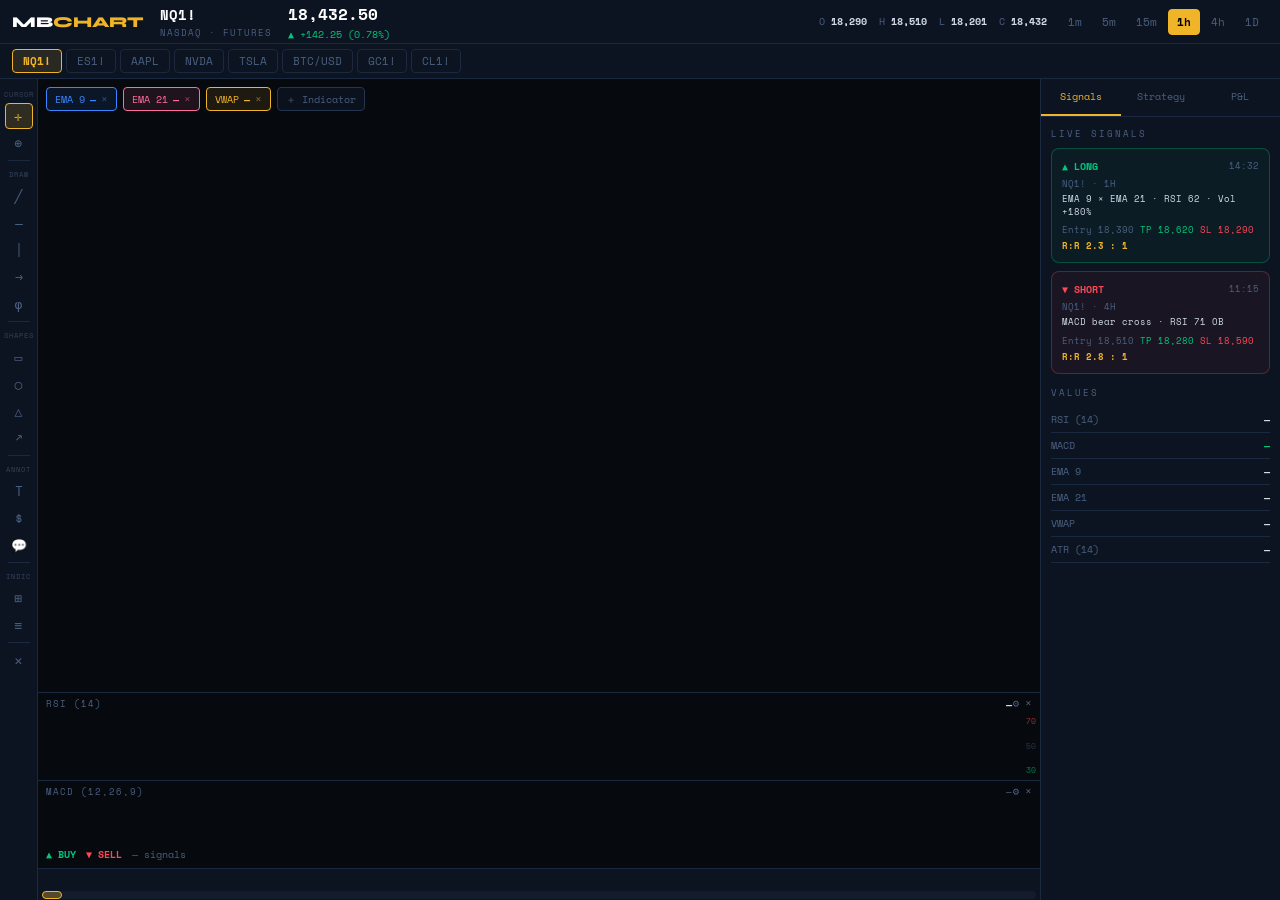
==== chart.html @ 58a7b80b "Update print statement from 'Hello' to 'Goodbye'" ====
<!DOCTYPE html>
<html lang="en">
<head>
<meta charset="UTF-8">
<meta name="viewport" content="width=device-width, initial-scale=1.0">
<title>MONEYBASE — Chart Terminal</title>
<link href="https://fonts.googleapis.com/css2?family=Syne:wght@700;800&family=Space+Mono:wght@400;700&display=swap" rel="stylesheet">
<style>
:root {
  --bg: #060a0f;
  --surface: #0d1421;
  --surface2: #111c2e;
  --border: #1a2840;
  --border2: #243550;
  --gold: #f0b429;
  --green: #00c87a;
  --red: #ff4757;
  --blue: #3a86ff;
  --purple: #8b5cf6;
  --text: #d1dce8;
  --muted: #4a6080;
}
* { margin:0; padding:0; box-sizing:border-box; }
html, body { height:100%; overflow:hidden; }
body { background:var(--bg); color:var(--text); font-family:'Space Mono',monospace; display:flex; flex-direction:column; font-size:12px; }
.up { color:var(--green); }
.down { color:var(--red); }

/* TOP BAR */
.topbar { display:flex; align-items:center; justify-content:space-between; padding:0 12px; height:44px; background:var(--surface); border-bottom:1px solid var(--border); flex-shrink:0; gap:16px; }
.topbar-left { display:flex; align-items:center; gap:16px; }
.topbar-right { display:flex; align-items:center; gap:12px; }
.logo { font-family:'Syne',sans-serif; font-weight:800; font-size:15px; color:#fff; }
.logo span { color:var(--gold); }
.symbol-selector { display:flex; flex-direction:column; gap:1px; }
.symbol-active { font-size:14px; font-weight:700; color:#fff; }
.symbol-exchange { font-size:9px; color:var(--muted); letter-spacing:1px; }
.price-display { display:flex; flex-direction:column; gap:1px; }
.cur-price { font-size:16px; font-weight:700; color:#fff; transition:color 0.3s; }
.cur-change { font-size:10px; }
.ohlc-bar { display:flex; gap:12px; }
.ohlc-item { font-size:10px; color:var(--muted); }
.ohlc-val { color:var(--text); font-weight:700; }
.tf-group { display:flex; gap:2px; }
.tf-btn { padding:4px 8px; background:transparent; border:1px solid transparent; border-radius:4px; color:var(--muted); font-size:11px; font-family:'Space Mono',monospace; cursor:pointer; transition:all 0.15s; }
.tf-btn:hover { color:var(--text); border-color:var(--border2); }
.tf-btn.active { background:var(--gold); color:#000; font-weight:700; border-color:var(--gold); }

/* SYMBOL STRIP */
.symbol-strip { display:flex; gap:4px; padding:5px 12px; background:var(--surface); border-bottom:1px solid var(--border); overflow-x:auto; flex-shrink:0; scrollbar-width:none; }
.symbol-strip::-webkit-scrollbar { display:none; }
.sym-chip { flex-shrink:0; padding:3px 10px; border-radius:4px; border:1px solid var(--border); font-size:11px; color:var(--muted); cursor:pointer; transition:all 0.15s; }
.sym-chip:hover { color:var(--text); border-color:var(--border2); }
.sym-chip.active { background:rgba(240,180,41,0.12); border-color:var(--gold); color:var(--gold); font-weight:700; }

/* MAIN LAYOUT */
.main-layout { display:flex; flex:1; overflow:hidden; min-height:0; }

/* LEFT TOOLBAR */
.left-toolbar { width:38px; background:var(--surface); border-right:1px solid var(--border); display:flex; flex-direction:column; align-items:center; padding:6px 0; gap:1px; flex-shrink:0; overflow-y:auto; scrollbar-width:none; }
.left-toolbar::-webkit-scrollbar { display:none; }
.toolbar-section-label { font-size:7px; letter-spacing:1px; color:var(--muted); text-transform:uppercase; margin:4px 0 2px; opacity:0.6; text-align:center; width:100%; }
.tool-btn { width:28px; height:26px; border-radius:4px; background:transparent; border:1px solid transparent; color:var(--muted); font-size:13px; cursor:pointer; display:flex; align-items:center; justify-content:center; transition:all 0.15s; flex-shrink:0; font-family:'Space Mono',monospace; }
.tool-btn:hover { color:var(--text); background:var(--surface2); }
.tool-btn.active { background:rgba(240,180,41,0.15); border-color:var(--gold); color:var(--gold); }
.tool-btn.danger:hover { color:var(--red); background:rgba(255,71,87,0.1); }
.tool-sep { width:22px; height:1px; background:var(--border); margin:3px 0; }

/* CHART WRAP */
.chart-wrap { flex:1; display:flex; flex-direction:column; position:relative; overflow:hidden; background:var(--bg); min-width:0; }

/* INDICATOR PILLS */
.indicator-pills { position:absolute; top:8px; left:8px; display:flex; gap:6px; z-index:10; flex-wrap:wrap; pointer-events:all; }
.ind-pill { display:flex; align-items:center; gap:5px; padding:3px 8px; border-radius:4px; font-size:10px; border:1px solid; cursor:default; backdrop-filter:blur(4px); }
.ind-pill.ema  { border-color:#3a86ff; color:#3a86ff; background:rgba(58,134,255,0.1); }
.ind-pill.ema2 { border-color:#ff6b9d; color:#ff6b9d; background:rgba(255,107,157,0.1); }
.ind-pill.vwap { border-color:var(--gold); color:var(--gold); background:rgba(240,180,41,0.1); }
.ind-pill.bb   { border-color:#8b5cf6; color:#8b5cf6; background:rgba(139,92,246,0.1); }
.ind-pill.add-ind { border-color:var(--border2); color:var(--muted); cursor:pointer; background:rgba(13,20,33,0.8); }
.ind-pill.add-ind:hover { border-color:var(--gold); color:var(--gold); }
.pill-val { font-weight:700; }
.pill-x { opacity:0.5; cursor:pointer; font-size:11px; }
.pill-x:hover { opacity:1; color:var(--red); }

#mainChart { width:100%; flex:1; display:block; cursor:crosshair; min-height:0; }

/* CROSSHAIR INFO */
.crosshair-info { position:absolute; top:8px; right:8px; background:rgba(13,20,33,0.92); border:1px solid var(--border2); border-radius:6px; padding:5px 10px; font-size:10px; display:flex; gap:10px; backdrop-filter:blur(8px); z-index:10; pointer-events:none; }
.crosshair-info b { color:#fff; }

/* SIGNAL LEGEND */
.signal-legend { position:absolute; bottom:38px; left:8px; display:flex; align-items:center; gap:10px; font-size:10px; z-index:10; pointer-events:none; }
.sig-buy { color:var(--green); font-weight:700; }
.sig-sell { color:var(--red); font-weight:700; }
.sig-count { color:var(--muted); }

/* SUB PANES */
#subPanes { flex-shrink:0; }
.sub-pane { height:88px; border-top:1px solid var(--border); position:relative; background:rgba(6,10,15,0.7); flex-shrink:0; }
.sub-pane-header { position:absolute; top:0; left:0; right:0; height:20px; display:flex; align-items:center; justify-content:space-between; padding:0 8px; z-index:3; }
.sub-pane-label { font-size:9px; color:var(--muted); letter-spacing:1px; }
.sub-pane-controls { display:flex; gap:6px; }
.spc-btn { font-size:11px; color:var(--muted); cursor:pointer; transition:color 0.15s; }
.spc-btn:hover { color:var(--gold); }
.sub-pane canvas { width:100%; height:100%; display:block; }
.rsi-levels { position:absolute; right:4px; top:20px; bottom:0; display:flex; flex-direction:column; justify-content:space-between; padding:2px 0 4px; font-size:8px; pointer-events:none; }
.rsi-ob { color:var(--red); opacity:0.6; }
.rsi-mid { color:var(--muted); opacity:0.5; }
.rsi-os { color:var(--green); opacity:0.6; }
.sub-pane-cur { position:absolute; top:4px; right:28px; font-size:10px; font-weight:700; color:var(--text); }
.macd-vals { position:absolute; top:4px; right:28px; font-size:9px; color:var(--muted); }

/* TIME AXIS */
.time-axis { height:32px; border-top:1px solid var(--border); background:var(--surface); flex-shrink:0; padding:0 4px; display:flex; align-items:center; }
.time-axis-track { width:100%; position:relative; height:100%; display:flex; flex-direction:column; justify-content:center; }
.time-axis-labels { display:flex; justify-content:space-between; padding:0 4px; pointer-events:none; margin-bottom:2px; }
.time-axis-labels span { font-size:9px; color:var(--muted); }
.time-scrubber { position:absolute; bottom:1px; left:0; right:0; height:8px; cursor:pointer; background:rgba(26,40,64,0.4); border-radius:4px; }
.scrubber-handle { position:absolute; height:8px; background:rgba(240,180,41,0.3); border:1px solid var(--gold); border-radius:4px; cursor:grab; min-width:20px; }
.scrubber-handle:hover { background:rgba(240,180,41,0.5); }
.scrubber-handle:active { cursor:grabbing; }

/* RIGHT PANEL */
.right-panel { width:240px; background:var(--surface); border-left:1px solid var(--border); display:flex; flex-direction:column; flex-shrink:0; overflow:hidden; }
.rp-tabs { display:flex; border-bottom:1px solid var(--border); flex-shrink:0; }
.rp-tab { flex:1; padding:10px 4px; background:transparent; border:none; color:var(--muted); font-size:10px; font-family:'Space Mono',monospace; cursor:pointer; transition:all 0.15s; border-bottom:2px solid transparent; }
.rp-tab:hover { color:var(--text); }
.rp-tab.active { color:var(--gold); border-bottom-color:var(--gold); }
.rp-content { display:none; flex:1; overflow-y:auto; padding:10px; scrollbar-width:thin; scrollbar-color:var(--border) transparent; }
.rp-content.active { display:block; }
.rp-section-title { font-size:9px; letter-spacing:2px; color:var(--muted); text-transform:uppercase; margin-bottom:8px; }

/* SIGNAL CARDS */
.signal-card { border-radius:8px; padding:10px; margin-bottom:8px; border:1px solid; }
.signal-card.buy { border-color:rgba(0,200,122,0.3); background:rgba(0,200,122,0.05); }
.signal-card.sell { border-color:rgba(255,71,87,0.3); background:rgba(255,71,87,0.05); }
.sc-top { display:flex; justify-content:space-between; margin-bottom:3px; }
.sc-dir { font-size:10px; font-weight:700; }
.buy-label { color:var(--green); }
.sell-label { color:var(--red); }
.sc-time { font-size:9px; color:var(--muted); }
.sc-sym { font-size:9px; color:var(--muted); margin-bottom:3px; }
.sc-reason { font-size:9px; color:var(--text); line-height:1.4; margin-bottom:5px; }
.sc-levels { display:flex; gap:6px; flex-wrap:wrap; margin-bottom:3px; font-size:9px; }
.sc-entry { color:var(--muted); }
.sc-rr { font-size:9px; color:var(--gold); font-weight:700; }
.ind-value-row { display:flex; justify-content:space-between; padding:5px 0; border-bottom:1px solid var(--border); font-size:10px; }
.ivr-name { color:var(--muted); }
.ivr-val { font-weight:700; }

/* STRATEGY */
.strat-row { margin-bottom:9px; }
.strat-label { display:block; font-size:9px; color:var(--muted); letter-spacing:1px; text-transform:uppercase; margin-bottom:3px; }
.strat-select, .strat-input { width:100%; background:var(--bg); border:1px solid var(--border2); border-radius:4px; color:var(--text); font-size:10px; font-family:'Space Mono',monospace; padding:5px 7px; outline:none; }
.strat-select:focus, .strat-input:focus { border-color:var(--gold); }
.two-col { display:grid; grid-template-columns:1fr 1fr; gap:8px; }
.bt-run-btn { width:100%; padding:9px; background:var(--gold); color:#000; border:none; border-radius:6px; font-family:'Syne',sans-serif; font-size:12px; font-weight:800; cursor:pointer; margin-top:4px; }
.bt-run-btn:hover { opacity:0.85; }
.bt-results { margin-top:10px; }
.bt-stat-grid { display:grid; grid-template-columns:1fr 1fr 1fr; gap:5px; }
.bt-stat { background:var(--bg); border:1px solid var(--border); border-radius:5px; padding:7px 5px; text-align:center; }
.bt-stat-val { font-size:13px; font-weight:700; margin-bottom:2px; }
.bt-stat-label { font-size:8px; color:var(--muted); }

/* P&L */
#equityChart { width:100%; display:block; }
.trade-log { max-height:180px; overflow-y:auto; margin-bottom:8px; }
.tl-row { display:flex; align-items:center; gap:6px; padding:4px 0; border-bottom:1px solid var(--border); font-size:10px; }
.tl-row.win { border-left:2px solid var(--green); padding-left:5px; }
.tl-row.loss { border-left:2px solid var(--red); padding-left:5px; }
.tl-sym { color:var(--text); font-weight:700; flex:1; }
.tl-dir { color:var(--muted); font-size:9px; }
.tl-pnl { font-weight:700; }
.tl-pct { font-size:9px; }
.pnl-summary { display:grid; grid-template-columns:1fr 1fr; gap:5px; }
.pnl-sum-item { background:var(--bg); border:1px solid var(--border); border-radius:5px; padding:7px; }
.pnl-sum-label { font-size:8px; color:var(--muted); margin-bottom:2px; }
.pnl-sum-val { font-size:13px; font-weight:700; }

/* MODALS */
.modal-overlay { position:fixed; inset:0; background:rgba(0,0,0,0.75); display:none; align-items:center; justify-content:center; z-index:999; }
.modal-overlay.open { display:flex; }
.modal-box { background:var(--surface); border:1px solid var(--border2); border-radius:12px; padding:18px; width:300px; }
.modal-title { font-family:'Syne',sans-serif; font-size:14px; font-weight:700; margin-bottom:12px; color:#fff; }
.modal-search { width:100%; background:var(--bg); border:1px solid var(--border2); border-radius:6px; color:var(--text); font-family:'Space Mono',monospace; font-size:11px; padding:7px 10px; outline:none; margin-bottom:10px; }
.modal-search:focus { border-color:var(--gold); }
.modal-grid { display:grid; grid-template-columns:1fr 1fr; gap:6px; margin-bottom:12px; }
.modal-ind { padding:9px 8px; background:var(--bg); border:1px solid var(--border2); border-radius:6px; font-size:11px; cursor:pointer; text-align:center; transition:all 0.15s; }
.modal-ind:hover { border-color:var(--gold); color:var(--gold); background:rgba(240,180,41,0.08); }
.modal-ind.hidden { display:none; }
.modal-close { width:100%; padding:8px; background:var(--border); border:none; border-radius:6px; color:var(--text); font-family:'Space Mono',monospace; font-size:11px; cursor:pointer; }
.modal-close:hover { background:var(--border2); }

/* TOAST */
.toast { position:fixed; bottom:20px; left:50%; transform:translateX(-50%) translateY(60px); background:var(--gold); color:#000; padding:8px 18px; border-radius:20px; font-size:11px; font-weight:700; z-index:9999; transition:transform 0.3s; white-space:nowrap; font-family:'Syne',sans-serif; pointer-events:none; }
.toast.show { transform:translateX(-50%) translateY(0); }

::-webkit-scrollbar { width:4px; height:4px; }
::-webkit-scrollbar-track { background:transparent; }
::-webkit-scrollbar-thumb { background:var(--border); border-radius:2px; }
</style>
</head>
<body>

<!-- TOP BAR -->
<div class="topbar">
  <div class="topbar-left">
    <div class="logo">MB<span>CHART</span></div>
    <div class="symbol-selector">
      <span class="symbol-active" id="active-symbol">NQ1!</span>
      <span class="symbol-exchange" id="active-exchange">NASDAQ · FUTURES</span>
    </div>
    <div class="price-display">
      <span class="cur-price" id="cur-price">18,432.50</span>
      <span class="cur-change up" id="cur-change">▲ +142.25 (0.78%)</span>
    </div>
  </div>
  <div class="topbar-right">
    <div class="ohlc-bar">
      <span class="ohlc-item">O <span class="ohlc-val" id="ohlc-o">18,290</span></span>
      <span class="ohlc-item">H <span class="ohlc-val up" id="ohlc-h">18,510</span></span>
      <span class="ohlc-item">L <span class="ohlc-val down" id="ohlc-l">18,201</span></span>
      <span class="ohlc-item">C <span class="ohlc-val up" id="ohlc-c">18,432</span></span>
    </div>
    <div class="tf-group">
      <button class="tf-btn" onclick="setTF(this,'1m')">1m</button>
      <button class="tf-btn" onclick="setTF(this,'5m')">5m</button>
      <button class="tf-btn" onclick="setTF(this,'15m')">15m</button>
      <button class="tf-btn active" onclick="setTF(this,'1h')">1h</button>
      <button class="tf-btn" onclick="setTF(this,'4h')">4h</button>
      <button class="tf-btn" onclick="setTF(this,'1D')">1D</button>
    </div>
  </div>
</div>

<!-- SYMBOL STRIP -->
<div class="symbol-strip">
  <div class="sym-chip active" onclick="switchSymbol(this,'NQ1!','NASDAQ · FUTURES',18432.50,0.78)">NQ1!</div>
  <div class="sym-chip" onclick="switchSymbol(this,'ES1!','S&P · FUTURES',5421.25,0.82)">ES1!</div>
  <div class="sym-chip" onclick="switchSymbol(this,'AAPL','NASDAQ · STOCK',189.42,1.14)">AAPL</div>
  <div class="sym-chip" onclick="switchSymbol(this,'NVDA','NASDAQ · STOCK',875.40,2.31)">NVDA</div>
  <div class="sym-chip" onclick="switchSymbol(this,'TSLA','NASDAQ · STOCK',248.10,-0.94)">TSLA</div>
  <div class="sym-chip" onclick="switchSymbol(this,'BTC/USD','CRYPTO',62840.00,3.12)">BTC/USD</div>
  <div class="sym-chip" onclick="switchSymbol(this,'GC1!','COMEX · FUTURES',2089.40,0.44)">GC1!</div>
  <div class="sym-chip" onclick="switchSymbol(this,'CL1!','NYMEX · FUTURES',78.42,-1.14)">CL1!</div>
</div>

<!-- MAIN LAYOUT -->
<div class="main-layout">

  <!-- LEFT TOOLBAR -->
  <div class="left-toolbar">
    <div class="toolbar-section-label">CURSOR</div>
    <button class="tool-btn active" title="Cursor" onclick="setTool(this,'cursor')">✛</button>
    <button class="tool-btn" title="Crosshair" onclick="setTool(this,'crosshair')">⊕</button>
    <div class="tool-sep"></div>
    <div class="toolbar-section-label">DRAW</div>
    <button class="tool-btn" title="Trend Line" onclick="setTool(this,'trendline')">╱</button>
    <button class="tool-btn" title="Horizontal Line" onclick="setTool(this,'hline')">—</button>
    <button class="tool-btn" title="Vertical Line" onclick="setTool(this,'vline')">|</button>
    <button class="tool-btn" title="Ray" onclick="setTool(this,'ray')">→</button>
    <button class="tool-btn" title="Fib Retracement" onclick="setTool(this,'fib')">φ</button>
    <div class="tool-sep"></div>
    <div class="toolbar-section-label">SHAPES</div>
    <button class="tool-btn" title="Rectangle" onclick="setTool(this,'rect')">▭</button>
    <button class="tool-btn" title="Circle" onclick="setTool(this,'circle')">○</button>
    <button class="tool-btn" title="Triangle" onclick="setTool(this,'triangle')">△</button>
    <button class="tool-btn" title="Arrow" onclick="setTool(this,'arrow')">↗</button>
    <div class="tool-sep"></div>
    <div class="toolbar-section-label">ANNOT</div>
    <button class="tool-btn" title="Text" onclick="setTool(this,'text')">T</button>
    <button class="tool-btn" title="Price Label" onclick="setTool(this,'pricelabel')">$</button>
    <button class="tool-btn" title="Callout" onclick="setTool(this,'callout')">💬</button>
    <div class="tool-sep"></div>
    <div class="toolbar-section-label">INDIC</div>
    <button class="tool-btn" title="Add Indicator" onclick="showIndicatorMenu()">⊞</button>
    <button class="tool-btn" title="Manage" onclick="showIndicatorMenu()">≡</button>
    <div class="tool-sep"></div>
    <button class="tool-btn danger" title="Clear All" onclick="clearDrawings()">✕</button>
  </div>

  <!-- CHART AREA -->
  <div class="chart-wrap" id="chartWrap">
    <div class="indicator-pills" id="indicatorPills">
      <span class="ind-pill ema" id="pill-ema9">EMA 9 <span class="pill-val" id="pv-ema9">—</span> <span class="pill-x" onclick="removeIndicator('ema9')">×</span></span>
      <span class="ind-pill ema2" id="pill-ema21">EMA 21 <span class="pill-val" id="pv-ema21">—</span> <span class="pill-x" onclick="removeIndicator('ema21')">×</span></span>
      <span class="ind-pill vwap" id="pill-vwap">VWAP <span class="pill-val" id="pv-vwap">—</span> <span class="pill-x" onclick="removeIndicator('vwap')">×</span></span>
      <span class="ind-pill add-ind" onclick="showIndicatorMenu()">＋ Indicator</span>
    </div>
    <canvas id="mainChart"></canvas>
    <div class="crosshair-info" id="crosshairInfo" style="display:none">
      <span id="ci-date">—</span>
      <span>O <b id="ci-o">—</b></span>
      <span>H <b id="ci-h">—</b></span>
      <span>L <b id="ci-l">—</b></span>
      <span>C <b id="ci-c">—</b></span>
      <span id="ci-chg" class="up">—</span>
    </div>
    <div class="signal-legend">
      <span class="sig-buy">▲ BUY</span>
      <span class="sig-sell">▼ SELL</span>
      <span class="sig-count" id="sig-count">— signals</span>
    </div>
    <div id="subPanes">
      <div class="sub-pane" id="pane-rsi" data-indicator="rsi">
        <div class="sub-pane-header">
          <span class="sub-pane-label">RSI (14)</span>
          <div class="sub-pane-controls">
            <span class="spc-btn" onclick="changePaneIndicator('pane-rsi')">⚙</span>
            <span class="spc-btn" onclick="removePaneIndicator('pane-rsi')">×</span>
          </div>
        </div>
        <canvas id="rsiChart"></canvas>
        <div class="rsi-levels"><span class="rsi-ob">70</span><span class="rsi-mid">50</span><span class="rsi-os">30</span></div>
        <div class="sub-pane-cur" id="rsi-cur">—</div>
      </div>
      <div class="sub-pane" id="pane-macd" data-indicator="macd">
        <div class="sub-pane-header">
          <span class="sub-pane-label">MACD (12,26,9)</span>
          <div class="sub-pane-controls">
            <span class="spc-btn" onclick="changePaneIndicator('pane-macd')">⚙</span>
            <span class="spc-btn" onclick="removePaneIndicator('pane-macd')">×</span>
          </div>
        </div>
        <canvas id="macdChart"></canvas>
        <div class="macd-vals" id="macd-vals">—</div>
      </div>
    </div>
    <div class="time-axis" id="timeAxis">
      <div class="time-axis-track">
        <div class="time-axis-labels" id="timeLabels"></div>
        <div class="time-scrubber" id="timeScrubber">
          <div class="scrubber-handle" id="scrubberHandle"></div>
        </div>
      </div>
    </div>
  </div>

  <!-- RIGHT PANEL -->
  <div class="right-panel">
    <div class="rp-tabs">
      <button class="rp-tab active" onclick="rpTab(this,'signals')">Signals</button>
      <button class="rp-tab" onclick="rpTab(this,'strategy')">Strategy</button>
      <button class="rp-tab" onclick="rpTab(this,'pnl')">P&amp;L</button>
    </div>
    <div class="rp-content active" id="rp-signals">
      <div class="rp-section-title">LIVE SIGNALS</div>
      <div class="signal-card buy">
        <div class="sc-top"><span class="sc-dir buy-label">▲ LONG</span><span class="sc-time">14:32</span></div>
        <div class="sc-sym">NQ1! · 1H</div>
        <div class="sc-reason">EMA 9 × EMA 21 · RSI 62 · Vol +180%</div>
        <div class="sc-levels"><span class="sc-entry">Entry 18,390</span><span class="sc-tp up">TP 18,620</span><span class="sc-sl down">SL 18,290</span></div>
        <div class="sc-rr">R:R 2.3 : 1</div>
      </div>
      <div class="signal-card sell">
        <div class="sc-top"><span class="sc-dir sell-label">▼ SHORT</span><span class="sc-time">11:15</span></div>
        <div class="sc-sym">NQ1! · 4H</div>
        <div class="sc-reason">MACD bear cross · RSI 71 OB</div>
        <div class="sc-levels"><span class="sc-entry">Entry 18,510</span><span class="sc-tp up">TP 18,280</span><span class="sc-sl down">SL 18,590</span></div>
        <div class="sc-rr">R:R 2.8 : 1</div>
      </div>
      <div class="rp-section-title" style="margin-top:12px">VALUES</div>
      <div class="ind-value-row"><span class="ivr-name">RSI (14)</span><span class="ivr-val" id="live-rsi">—</span></div>
      <div class="ind-value-row"><span class="ivr-name">MACD</span><span class="ivr-val up" id="live-macd">—</span></div>
      <div class="ind-value-row"><span class="ivr-name">EMA 9</span><span class="ivr-val" id="live-ema9">—</span></div>
      <div class="ind-value-row"><span class="ivr-name">EMA 21</span><span class="ivr-val" id="live-ema21">—</span></div>
      <div class="ind-value-row"><span class="ivr-name">VWAP</span><span class="ivr-val" id="live-vwap">—</span></div>
      <div class="ind-value-row"><span class="ivr-name">ATR (14)</span><span class="ivr-val" id="live-atr">—</span></div>
    </div>
    <div class="rp-content" id="rp-strategy">
      <div class="rp-section-title">STRATEGY BUILDER</div>
      <div class="strat-row"><label class="strat-label">Entry</label><select class="strat-select"><option>EMA 9 crosses above EMA 21</option><option>RSI crosses above 30</option><option>MACD bullish crossover</option><option>Price reclaims VWAP</option></select></div>
      <div class="strat-row"><label class="strat-label">Exit</label><select class="strat-select"><option>EMA 9 crosses below EMA 21</option><option>RSI above 70</option><option>MACD bearish crossover</option><option>Fixed R:R 2:1</option></select></div>
      <div class="strat-row two-col"><div><label class="strat-label">Stop Loss</label><input class="strat-input" value="0.5%"></div><div><label class="strat-label">Take Profit</label><input class="strat-input" value="1.2%"></div></div>
      <div class="strat-row two-col"><div><label class="strat-label">Timeframe</label><select class="strat-select"><option>1H</option><option>4H</option><option>1D</option></select></div><div><label class="strat-label">Lookback</label><select class="strat-select"><option>30 days</option><option>90 days</option><option>1 year</option></select></div></div>
      <button class="bt-run-btn" onclick="runBacktest()">▶ RUN BACKTEST</button>
      <div class="bt-results" id="bt-results" style="display:none">
        <div class="bt-stat-grid">
          <div class="bt-stat"><div class="bt-stat-val up" id="bt-winrate">—</div><div class="bt-stat-label">Win Rate</div></div>
          <div class="bt-stat"><div class="bt-stat-val up" id="bt-pf">—</div><div class="bt-stat-label">Profit Factor</div></div>
          <div class="bt-stat"><div class="bt-stat-val up" id="bt-trades">—</div><div class="bt-stat-label">Trades</div></div>
          <div class="bt-stat"><div class="bt-stat-val up" id="bt-return">—</div><div class="bt-stat-label">Net Return</div></div>
          <div class="bt-stat"><div class="bt-stat-val down" id="bt-dd">—</div><div class="bt-stat-label">Max DD</div></div>
          <div class="bt-stat"><div class="bt-stat-val up" id="bt-sharpe">—</div><div class="bt-stat-label">Sharpe</div></div>
        </div>
      </div>
    </div>
    <div class="rp-content" id="rp-pnl">
      <div class="rp-section-title">EQUITY CURVE</div>
      <canvas id="equityChart" height="130"></canvas>
      <div class="rp-section-title" style="margin-top:12px">TRADE LOG</div>
      <div class="trade-log">
        <div class="tl-row win"><span class="tl-sym">NQ1!</span><span class="tl-dir">LONG</span><span class="tl-pnl up">+$312</span><span class="tl-pct up">+1.7%</span></div>
        <div class="tl-row win"><span class="tl-sym">NQ1!</span><span class="tl-dir">SHORT</span><span class="tl-pnl up">+$228</span><span class="tl-pct up">+1.2%</span></div>
        <div class="tl-row loss"><span class="tl-sym">NQ1!</span><span class="tl-dir">LONG</span><span class="tl-pnl down">-$94</span><span class="tl-pct down">-0.5%</span></div>
        <div class="tl-row win"><span class="tl-sym">NQ1!</span><span class="tl-dir">LONG</span><span class="tl-pnl up">+$540</span><span class="tl-pct up">+2.9%</span></div>
        <div class="tl-row win"><span class="tl-sym">NQ1!</span><span class="tl-dir">SHORT</span><span class="tl-pnl up">+$186</span><span class="tl-pct up">+1.0%</span></div>
        <div class="tl-row loss"><span class="tl-sym">NQ1!</span><span class="tl-dir">SHORT</span><span class="tl-pnl down">-$156</span><span class="tl-pct down">-0.8%</span></div>
        <div class="tl-row win"><span class="tl-sym">NQ1!</span><span class="tl-dir">LONG</span><span class="tl-pnl up">+$408</span><span class="tl-pct up">+2.2%</span></div>
      </div>
      <div class="pnl-summary">
        <div class="pnl-sum-item"><div class="pnl-sum-label">Total P&L</div><div class="pnl-sum-val up">+$1,688</div></div>
        <div class="pnl-sum-item"><div class="pnl-sum-label">Win Rate</div><div class="pnl-sum-val up">74.3%</div></div>
        <div class="pnl-sum-item"><div class="pnl-sum-label">Avg Win</div><div class="pnl-sum-val up">+$328</div></div>
        <div class="pnl-sum-item"><div class="pnl-sum-label">Avg Loss</div><div class="pnl-sum-val down">-$125</div></div>
      </div>
    </div>
  </div>
</div>

<!-- INDICATOR MODAL -->
<div class="modal-overlay" id="indModal" onclick="hideIndicatorMenu()">
  <div class="modal-box" onclick="event.stopPropagation()">
    <div class="modal-title">Add Indicator</div>
    <input class="modal-search" type="text" placeholder="Search..." oninput="filterIndicators(this.value)">
    <div class="modal-grid" id="indicatorGrid">
      <div class="modal-ind" data-name="RSI" onclick="addIndicator('rsi')">RSI</div>
      <div class="modal-ind" data-name="MACD" onclick="addIndicator('macd')">MACD</div>
      <div class="modal-ind" data-name="EMA" onclick="addIndicator('ema')">EMA</div>
      <div class="modal-ind" data-name="VWAP" onclick="addIndicator('vwap')">VWAP</div>
      <div class="modal-ind" data-name="Bollinger Bands" onclick="addIndicator('bb')">Bollinger Bands</div>
      <div class="modal-ind" data-name="ATR" onclick="addIndicator('atr')">ATR</div>
      <div class="modal-ind" data-name="Stochastic" onclick="addIndicator('stoch')">Stochastic</div>
      <div class="modal-ind" data-name="OBV" onclick="addIndicator('obv')">OBV</div>
      <div class="modal-ind" data-name="Williams %R" onclick="addIndicator('willr')">Williams %R</div>
      <div class="modal-ind" data-name="CCI" onclick="addIndicator('cci')">CCI</div>
      <div class="modal-ind" data-name="Volume" onclick="addIndicator('volume')">Volume</div>
      <div class="modal-ind" data-name="VWMA" onclick="addIndicator('vwma')">VWMA</div>
    </div>
    <button class="modal-close" onclick="hideIndicatorMenu()">Close</button>
  </div>
</div>

<!-- PANE CHANGE MODAL -->
<div class="modal-overlay" id="paneModal" onclick="hidePaneModal()">
  <div class="modal-box" onclick="event.stopPropagation()">
    <div class="modal-title">Change Pane Indicator</div>
    <div class="modal-grid">
      <div class="modal-ind" onclick="setPaneIndicator('rsi')">RSI</div>
      <div class="modal-ind" onclick="setPaneIndicator('macd')">MACD</div>
      <div class="modal-ind" onclick="setPaneIndicator('stoch')">Stochastic</div>
      <div class="modal-ind" onclick="setPaneIndicator('cci')">CCI</div>
      <div class="modal-ind" onclick="setPaneIndicator('atr')">ATR</div>
      <div class="modal-ind" onclick="setPaneIndicator('obv')">OBV</div>
      <div class="modal-ind" onclick="setPaneIndicator('willr')">Williams %R</div>
      <div class="modal-ind" onclick="setPaneIndicator('volume')">Volume</div>
    </div>
    <button class="modal-close" onclick="hidePaneModal()">Cancel</button>
  </div>
</div>

<div class="toast" id="toast"></div>

<script>
// ═══════════════════════════════════════════
//  DATA
// ═══════════════════════════════════════════
function generateCandles(n=300,base=18000,vol=80){
  const out=[];let p=base;const now=Date.now(),ms=3600000;
  for(let i=n;i>=0;i--){
    const o=p+(Math.random()-.5)*vol*.4;
    const c=o+(Math.random()-.5)*vol;
    const h=Math.max(o,c)+Math.random()*vol*.5;
    const l=Math.min(o,c)-Math.random()*vol*.5;
    out.push({t:new Date(now-i*ms),o:+o.toFixed(2),h:+h.toFixed(2),l:+l.toFixed(2),c:+c.toFixed(2),v:+(1000+Math.random()*5000).toFixed(0)});
    p=c;
  }
  return out;
}
function calcEMA(a,p){const k=2/(p+1),o=[a[0]];for(let i=1;i<a.length;i++)o.push(a[i]*k+o[i-1]*(1-k));return o;}
function calcRSI(a,p=14){const o=new Array(p).fill(null);let g=0,l=0;for(let i=1;i<=p;i++){const d=a[i]-a[i-1];d>0?g+=d:l-=d;}let ag=g/p,al=l/p;o.push(100-100/(1+ag/(al||1e-9)));for(let i=p+1;i<a.length;i++){const d=a[i]-a[i-1];ag=(ag*(p-1)+Math.max(d,0))/p;al=(al*(p-1)+Math.max(-d,0))/p;o.push(100-100/(1+ag/(al||1e-9)));}return o;}
function calcMACD(a,f=12,s=26,sig=9){const ef=calcEMA(a,f),es=calcEMA(a,s);const ml=ef.map((v,i)=>v-es[i]);const sl=calcEMA(ml.slice(s-1),sig);const hist=a.map((_,i)=>{const si=i-(s-1);return si>=0&&si<sl.length?ml[i]-sl[si]:null;});return{ml,sl,hist};}
function calcVWAP(cs){let cv=0,cV=0;return cs.map(c=>{const tp=(c.h+c.l+c.c)/3;cv+=tp*c.v;cV+=c.v;return cv/cV;});}
function calcATR(cs,p=14){const tr=cs.map((c,i)=>i===0?c.h-c.l:Math.max(c.h-c.l,Math.abs(c.h-cs[i-1].c),Math.abs(c.l-cs[i-1].c)));return calcEMA(tr,p);}
function calcBB(a,p=20,m=2){return a.map((_,i)=>{if(i<p)return null;const sl=a.slice(i-p+1,i+1);const mn=sl.reduce((x,y)=>x+y,0)/p;const sd=Math.sqrt(sl.reduce((x,y)=>x+(y-mn)**2,0)/p);return{mid:mn,upper:mn+m*sd,lower:mn-m*sd};});}
function calcStoch(cs,k=14,d=3){const kL=cs.map((_,i)=>{if(i<k)return null;const sl=cs.slice(i-k+1,i+1);const hi=Math.max(...sl.map(c=>c.h)),lo=Math.min(...sl.map(c=>c.l));return((cs[i].c-lo)/(hi-lo))*100;});const dL=kL.map((_,i)=>{const sl=kL.slice(Math.max(0,i-d+1),i+1).filter(v=>v!==null);return sl.length===d?sl.reduce((a,b)=>a+b,0)/d:null;});return{kL,dL};}
function calcCCI(cs,p=20){return cs.map((_,i)=>{if(i<p)return null;const sl=cs.slice(i-p+1,i+1);const tps=sl.map(c=>(c.h+c.l+c.c)/3);const mn=tps.reduce((a,b)=>a+b,0)/p;const md=tps.reduce((a,b)=>a+Math.abs(b-mn),0)/p;return(tps[tps.length-1]-mn)/(0.015*md);});}
function calcOBV(cs){let o=0;return cs.map((c,i)=>{if(i>0)o+=c.c>cs[i-1].c?c.v:c.c<cs[i-1].c?-c.v:0;return o;});}
function calcWillR(cs,p=14){return cs.map((_,i)=>{if(i<p)return null;const sl=cs.slice(i-p+1,i+1);const hi=Math.max(...sl.map(c=>c.h)),lo=Math.min(...sl.map(c=>c.l));return((hi-cs[i].c)/(hi-lo))*-100;});}
function calcSignals(cs,e9,e21){const out=[];for(let i=1;i<cs.length;i++){if(e9[i-1]<=e21[i-1]&&e9[i]>e21[i])out.push({i,type:'buy',price:cs[i].l});if(e9[i-1]>=e21[i-1]&&e9[i]<e21[i])out.push({i,type:'sell',price:cs[i].h});}return out;}

// ═══════════════════════════════════════════
//  STATE
// ═══════════════════════════════════════════
const TOTAL=300;
let candles,closes,ema9,ema21,vwap,rsiData,macdData,atrData,bbData,stochData,signals;
let visibleStart=240,visibleCount=60;
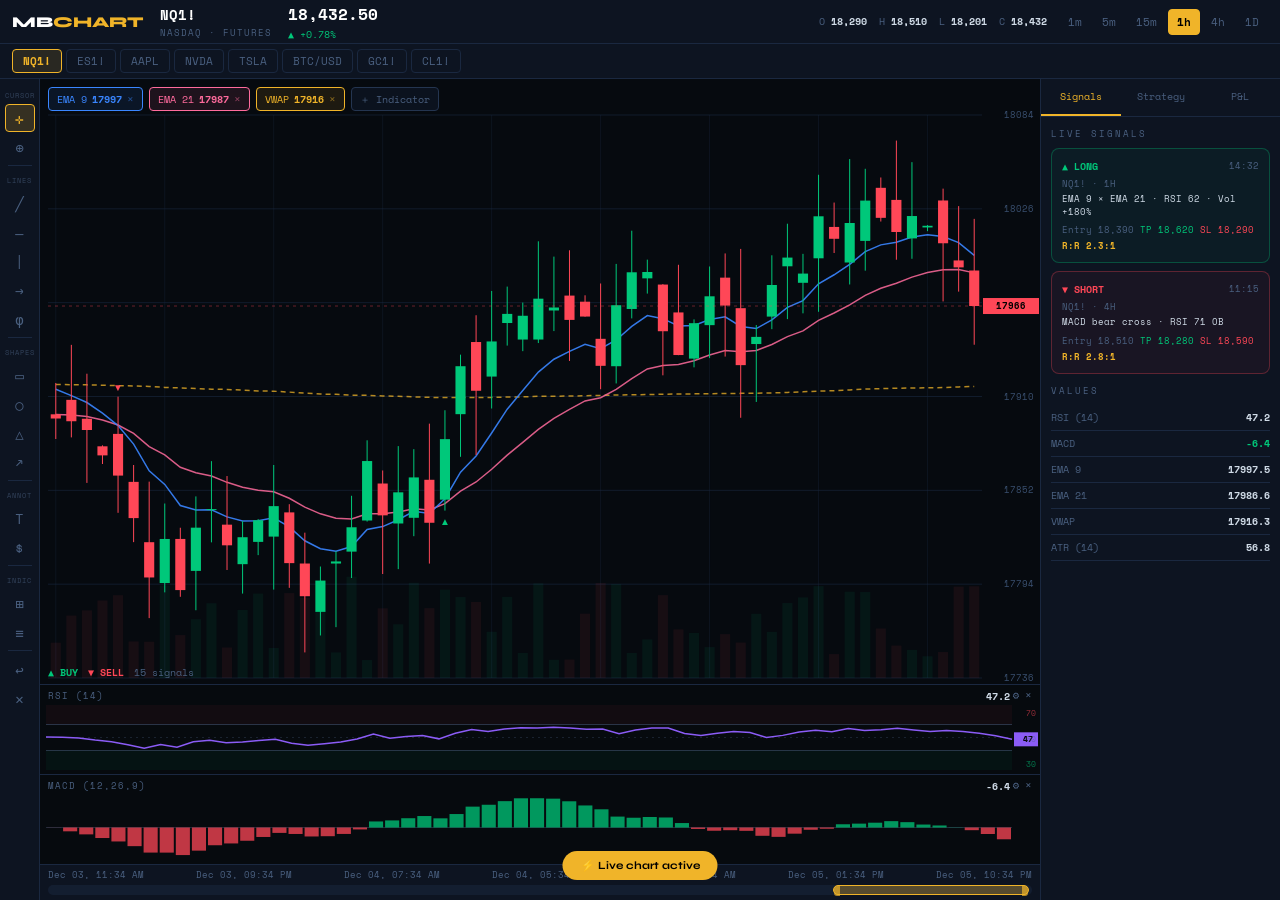
==== commit d6bd6607: "update chart" ====
--- a/chart.html
+++ b/chart.html
@@ -6,198 +6,181 @@
 <title>MONEYBASE — Chart Terminal</title>
 <link href="https://fonts.googleapis.com/css2?family=Syne:wght@700;800&family=Space+Mono:wght@400;700&display=swap" rel="stylesheet">
 <style>
-:root {
-  --bg: #060a0f;
-  --surface: #0d1421;
-  --surface2: #111c2e;
-  --border: #1a2840;
-  --border2: #243550;
-  --gold: #f0b429;
-  --green: #00c87a;
-  --red: #ff4757;
-  --blue: #3a86ff;
-  --purple: #8b5cf6;
-  --text: #d1dce8;
-  --muted: #4a6080;
-}
-* { margin:0; padding:0; box-sizing:border-box; }
-html, body { height:100%; overflow:hidden; }
-body { background:var(--bg); color:var(--text); font-family:'Space Mono',monospace; display:flex; flex-direction:column; font-size:12px; }
-.up { color:var(--green); }
-.down { color:var(--red); }
+:root{--bg:#060a0f;--surface:#0d1421;--surface2:#111c2e;--border:#1a2840;--border2:#243550;--gold:#f0b429;--green:#00c87a;--red:#ff4757;--blue:#3a86ff;--purple:#8b5cf6;--text:#d1dce8;--muted:#4a6080;}
+*{margin:0;padding:0;box-sizing:border-box;}
+html,body{height:100%;overflow:hidden;}
+body{background:var(--bg);color:var(--text);font-family:'Space Mono',monospace;display:flex;flex-direction:column;font-size:12px;}
+.up{color:var(--green);}.down{color:var(--red);}
 
 /* TOP BAR */
-.topbar { display:flex; align-items:center; justify-content:space-between; padding:0 12px; height:44px; background:var(--surface); border-bottom:1px solid var(--border); flex-shrink:0; gap:16px; }
-.topbar-left { display:flex; align-items:center; gap:16px; }
-.topbar-right { display:flex; align-items:center; gap:12px; }
-.logo { font-family:'Syne',sans-serif; font-weight:800; font-size:15px; color:#fff; }
-.logo span { color:var(--gold); }
-.symbol-selector { display:flex; flex-direction:column; gap:1px; }
-.symbol-active { font-size:14px; font-weight:700; color:#fff; }
-.symbol-exchange { font-size:9px; color:var(--muted); letter-spacing:1px; }
-.price-display { display:flex; flex-direction:column; gap:1px; }
-.cur-price { font-size:16px; font-weight:700; color:#fff; transition:color 0.3s; }
-.cur-change { font-size:10px; }
-.ohlc-bar { display:flex; gap:12px; }
-.ohlc-item { font-size:10px; color:var(--muted); }
-.ohlc-val { color:var(--text); font-weight:700; }
-.tf-group { display:flex; gap:2px; }
-.tf-btn { padding:4px 8px; background:transparent; border:1px solid transparent; border-radius:4px; color:var(--muted); font-size:11px; font-family:'Space Mono',monospace; cursor:pointer; transition:all 0.15s; }
-.tf-btn:hover { color:var(--text); border-color:var(--border2); }
-.tf-btn.active { background:var(--gold); color:#000; font-weight:700; border-color:var(--gold); }
+.topbar{display:flex;align-items:center;justify-content:space-between;padding:0 12px;height:44px;background:var(--surface);border-bottom:1px solid var(--border);flex-shrink:0;gap:16px;}
+.topbar-left{display:flex;align-items:center;gap:16px;}
+.topbar-right{display:flex;align-items:center;gap:12px;}
+.logo{font-family:'Syne',sans-serif;font-weight:800;font-size:15px;color:#fff;}
+.logo span{color:var(--gold);}
+.symbol-selector{display:flex;flex-direction:column;gap:1px;}
+.symbol-active{font-size:14px;font-weight:700;color:#fff;}
+.symbol-exchange{font-size:9px;color:var(--muted);letter-spacing:1px;}
+.price-display{display:flex;flex-direction:column;gap:1px;}
+.cur-price{font-size:16px;font-weight:700;color:#fff;transition:color 0.3s;}
+.cur-change{font-size:10px;}
+.ohlc-bar{display:flex;gap:12px;}
+.ohlc-item{font-size:10px;color:var(--muted);}
+.ohlc-val{color:var(--text);font-weight:700;}
+.tf-group{display:flex;gap:2px;}
+.tf-btn{padding:4px 8px;background:transparent;border:1px solid transparent;border-radius:4px;color:var(--muted);font-size:11px;font-family:'Space Mono',monospace;cursor:pointer;transition:all 0.15s;}
+.tf-btn:hover{color:var(--text);border-color:var(--border2);}
+.tf-btn.active{background:var(--gold);color:#000;font-weight:700;border-color:var(--gold);}
 
 /* SYMBOL STRIP */
-.symbol-strip { display:flex; gap:4px; padding:5px 12px; background:var(--surface); border-bottom:1px solid var(--border); overflow-x:auto; flex-shrink:0; scrollbar-width:none; }
-.symbol-strip::-webkit-scrollbar { display:none; }
-.sym-chip { flex-shrink:0; padding:3px 10px; border-radius:4px; border:1px solid var(--border); font-size:11px; color:var(--muted); cursor:pointer; transition:all 0.15s; }
-.sym-chip:hover { color:var(--text); border-color:var(--border2); }
-.sym-chip.active { background:rgba(240,180,41,0.12); border-color:var(--gold); color:var(--gold); font-weight:700; }
-
-/* MAIN LAYOUT */
-.main-layout { display:flex; flex:1; overflow:hidden; min-height:0; }
+.symbol-strip{display:flex;gap:4px;padding:5px 12px;background:var(--surface);border-bottom:1px solid var(--border);overflow-x:auto;flex-shrink:0;scrollbar-width:none;}
+.symbol-strip::-webkit-scrollbar{display:none;}
+.sym-chip{flex-shrink:0;padding:3px 10px;border-radius:4px;border:1px solid var(--border);font-size:11px;color:var(--muted);cursor:pointer;transition:all 0.15s;}
+.sym-chip:hover{color:var(--text);border-color:var(--border2);}
+.sym-chip.active{background:rgba(240,180,41,0.12);border-color:var(--gold);color:var(--gold);font-weight:700;}
+
+/* LAYOUT */
+.main-layout{display:flex;flex:1;overflow:hidden;min-height:0;}
 
 /* LEFT TOOLBAR */
-.left-toolbar { width:38px; background:var(--surface); border-right:1px solid var(--border); display:flex; flex-direction:column; align-items:center; padding:6px 0; gap:1px; flex-shrink:0; overflow-y:auto; scrollbar-width:none; }
-.left-toolbar::-webkit-scrollbar { display:none; }
-.toolbar-section-label { font-size:7px; letter-spacing:1px; color:var(--muted); text-transform:uppercase; margin:4px 0 2px; opacity:0.6; text-align:center; width:100%; }
-.tool-btn { width:28px; height:26px; border-radius:4px; background:transparent; border:1px solid transparent; color:var(--muted); font-size:13px; cursor:pointer; display:flex; align-items:center; justify-content:center; transition:all 0.15s; flex-shrink:0; font-family:'Space Mono',monospace; }
-.tool-btn:hover { color:var(--text); background:var(--surface2); }
-.tool-btn.active { background:rgba(240,180,41,0.15); border-color:var(--gold); color:var(--gold); }
-.tool-btn.danger:hover { color:var(--red); background:rgba(255,71,87,0.1); }
-.tool-sep { width:22px; height:1px; background:var(--border); margin:3px 0; }
-
-/* CHART WRAP */
-.chart-wrap { flex:1; display:flex; flex-direction:column; position:relative; overflow:hidden; background:var(--bg); min-width:0; }
+.left-toolbar{width:40px;background:var(--surface);border-right:1px solid var(--border);display:flex;flex-direction:column;align-items:center;padding:6px 0;gap:1px;flex-shrink:0;overflow-y:auto;scrollbar-width:none;}
+.left-toolbar::-webkit-scrollbar{display:none;}
+.tb-label{font-size:7px;letter-spacing:1px;color:var(--muted);text-transform:uppercase;margin:5px 0 2px;opacity:0.6;text-align:center;width:100%;}
+.tool-btn{width:30px;height:28px;border-radius:4px;background:transparent;border:1px solid transparent;color:var(--muted);font-size:14px;cursor:pointer;display:flex;align-items:center;justify-content:center;transition:all 0.15s;flex-shrink:0;font-family:'Space Mono',monospace;position:relative;}
+.tool-btn:hover{color:var(--text);background:var(--surface2);}
+.tool-btn.active{background:rgba(240,180,41,0.18);border-color:var(--gold);color:var(--gold);}
+.tool-btn.danger:hover{color:var(--red);background:rgba(255,71,87,0.1);}
+.tool-btn[title]:hover::after{content:attr(title);position:absolute;left:38px;top:50%;transform:translateY(-50%);background:#1a2840;color:#d1dce8;font-size:10px;padding:4px 8px;border-radius:4px;white-space:nowrap;z-index:200;pointer-events:none;border:1px solid var(--border2);}
+.tool-sep{width:24px;height:1px;background:var(--border);margin:3px 0;}
+
+/* CHART COLUMN */
+.chart-column{flex:1;display:flex;flex-direction:column;overflow:hidden;min-width:0;}
+
+/* CHART WRAP — canvas layer */
+.chart-wrap{flex:1;position:relative;overflow:hidden;background:var(--bg);min-height:0;}
+#mainChart{position:absolute;top:0;left:0;width:100%;height:100%;cursor:crosshair;}
+#drawCanvas{position:absolute;top:0;left:0;width:100%;height:100%;pointer-events:none;}
 
 /* INDICATOR PILLS */
-.indicator-pills { position:absolute; top:8px; left:8px; display:flex; gap:6px; z-index:10; flex-wrap:wrap; pointer-events:all; }
-.ind-pill { display:flex; align-items:center; gap:5px; padding:3px 8px; border-radius:4px; font-size:10px; border:1px solid; cursor:default; backdrop-filter:blur(4px); }
-.ind-pill.ema  { border-color:#3a86ff; color:#3a86ff; background:rgba(58,134,255,0.1); }
-.ind-pill.ema2 { border-color:#ff6b9d; color:#ff6b9d; background:rgba(255,107,157,0.1); }
-.ind-pill.vwap { border-color:var(--gold); color:var(--gold); background:rgba(240,180,41,0.1); }
-.ind-pill.bb   { border-color:#8b5cf6; color:#8b5cf6; background:rgba(139,92,246,0.1); }
-.ind-pill.add-ind { border-color:var(--border2); color:var(--muted); cursor:pointer; background:rgba(13,20,33,0.8); }
-.ind-pill.add-ind:hover { border-color:var(--gold); color:var(--gold); }
-.pill-val { font-weight:700; }
-.pill-x { opacity:0.5; cursor:pointer; font-size:11px; }
-.pill-x:hover { opacity:1; color:var(--red); }
-
-#mainChart { width:100%; flex:1; display:block; cursor:crosshair; min-height:0; }
+.indicator-pills{position:absolute;top:8px;left:8px;display:flex;gap:6px;z-index:20;flex-wrap:wrap;pointer-events:all;}
+.ind-pill{display:flex;align-items:center;gap:5px;padding:3px 8px;border-radius:4px;font-size:10px;border:1px solid;backdrop-filter:blur(4px);}
+.ind-pill.ema{border-color:#3a86ff;color:#3a86ff;background:rgba(58,134,255,0.1);}
+.ind-pill.ema2{border-color:#ff6b9d;color:#ff6b9d;background:rgba(255,107,157,0.1);}
+.ind-pill.vwap{border-color:var(--gold);color:var(--gold);background:rgba(240,180,41,0.1);}
+.ind-pill.bb{border-color:#8b5cf6;color:#8b5cf6;background:rgba(139,92,246,0.1);}
+.ind-pill.add-ind{border-color:var(--border2);color:var(--muted);cursor:pointer;background:rgba(13,20,33,0.85);}
+.ind-pill.add-ind:hover{border-color:var(--gold);color:var(--gold);}
+.pill-val{font-weight:700;}
+.pill-x{opacity:0.5;cursor:pointer;font-size:11px;}
+.pill-x:hover{opacity:1;color:var(--red);}
 
 /* CROSSHAIR INFO */
-.crosshair-info { position:absolute; top:8px; right:8px; background:rgba(13,20,33,0.92); border:1px solid var(--border2); border-radius:6px; padding:5px 10px; font-size:10px; display:flex; gap:10px; backdrop-filter:blur(8px); z-index:10; pointer-events:none; }
-.crosshair-info b { color:#fff; }
+.crosshair-info{position:absolute;top:8px;right:8px;background:rgba(13,20,33,0.92);border:1px solid var(--border2);border-radius:6px;padding:5px 10px;font-size:10px;display:flex;gap:10px;z-index:20;pointer-events:none;}
+.crosshair-info b{color:#fff;}
 
 /* SIGNAL LEGEND */
-.signal-legend { position:absolute; bottom:38px; left:8px; display:flex; align-items:center; gap:10px; font-size:10px; z-index:10; pointer-events:none; }
-.sig-buy { color:var(--green); font-weight:700; }
-.sig-sell { color:var(--red); font-weight:700; }
-.sig-count { color:var(--muted); }
+.signal-legend{position:absolute;bottom:4px;left:8px;display:flex;align-items:center;gap:10px;font-size:10px;z-index:20;pointer-events:none;}
+.sig-buy{color:var(--green);font-weight:700;}
+.sig-sell{color:var(--red);font-weight:700;}
+.sig-count{color:var(--muted);}
+
+/* DRAWING COLOR PICKER */
+.draw-controls{position:absolute;top:8px;left:50%;transform:translateX(-50%);display:none;gap:6px;align-items:center;z-index:30;background:rgba(13,20,33,0.92);border:1px solid var(--border2);border-radius:8px;padding:4px 10px;}
+.draw-controls.visible{display:flex;}
+.draw-controls label{font-size:9px;color:var(--muted);}
+.color-swatch{width:18px;height:18px;border-radius:3px;cursor:pointer;border:2px solid transparent;transition:border-color 0.15s;}
+.color-swatch.active{border-color:#fff;}
+.draw-thickness{background:var(--bg);border:1px solid var(--border2);border-radius:3px;color:var(--text);font-size:10px;font-family:'Space Mono',monospace;padding:2px 4px;width:40px;}
+.draw-undo{background:transparent;border:1px solid var(--border2);color:var(--muted);border-radius:4px;padding:2px 7px;cursor:pointer;font-size:10px;font-family:'Space Mono',monospace;}
+.draw-undo:hover{color:var(--red);border-color:var(--red);}
 
 /* SUB PANES */
-#subPanes { flex-shrink:0; }
-.sub-pane { height:88px; border-top:1px solid var(--border); position:relative; background:rgba(6,10,15,0.7); flex-shrink:0; }
-.sub-pane-header { position:absolute; top:0; left:0; right:0; height:20px; display:flex; align-items:center; justify-content:space-between; padding:0 8px; z-index:3; }
-.sub-pane-label { font-size:9px; color:var(--muted); letter-spacing:1px; }
-.sub-pane-controls { display:flex; gap:6px; }
-.spc-btn { font-size:11px; color:var(--muted); cursor:pointer; transition:color 0.15s; }
-.spc-btn:hover { color:var(--gold); }
-.sub-pane canvas { width:100%; height:100%; display:block; }
-.rsi-levels { position:absolute; right:4px; top:20px; bottom:0; display:flex; flex-direction:column; justify-content:space-between; padding:2px 0 4px; font-size:8px; pointer-events:none; }
-.rsi-ob { color:var(--red); opacity:0.6; }
-.rsi-mid { color:var(--muted); opacity:0.5; }
-.rsi-os { color:var(--green); opacity:0.6; }
-.sub-pane-cur { position:absolute; top:4px; right:28px; font-size:10px; font-weight:700; color:var(--text); }
-.macd-vals { position:absolute; top:4px; right:28px; font-size:9px; color:var(--muted); }
-
-/* TIME AXIS */
-.time-axis { height:32px; border-top:1px solid var(--border); background:var(--surface); flex-shrink:0; padding:0 4px; display:flex; align-items:center; }
-.time-axis-track { width:100%; position:relative; height:100%; display:flex; flex-direction:column; justify-content:center; }
-.time-axis-labels { display:flex; justify-content:space-between; padding:0 4px; pointer-events:none; margin-bottom:2px; }
-.time-axis-labels span { font-size:9px; color:var(--muted); }
-.time-scrubber { position:absolute; bottom:1px; left:0; right:0; height:8px; cursor:pointer; background:rgba(26,40,64,0.4); border-radius:4px; }
-.scrubber-handle { position:absolute; height:8px; background:rgba(240,180,41,0.3); border:1px solid var(--gold); border-radius:4px; cursor:grab; min-width:20px; }
-.scrubber-handle:hover { background:rgba(240,180,41,0.5); }
-.scrubber-handle:active { cursor:grabbing; }
+.sub-panes-wrap{flex-shrink:0;}
+.sub-pane{height:90px;border-top:1px solid var(--border);position:relative;background:rgba(6,10,15,0.7);}
+.sub-pane-header{position:absolute;top:0;left:0;right:0;height:20px;display:flex;align-items:center;justify-content:space-between;padding:0 8px;z-index:3;}
+.sub-pane-label{font-size:9px;color:var(--muted);letter-spacing:1px;}
+.spc-btns{display:flex;gap:6px;}
+.spc-btn{font-size:11px;color:var(--muted);cursor:pointer;}
+.spc-btn:hover{color:var(--gold);}
+.sub-pane canvas{width:100%;height:100%;display:block;}
+.rsi-levels{position:absolute;right:4px;top:20px;bottom:0;display:flex;flex-direction:column;justify-content:space-between;padding:2px 0 4px;font-size:8px;pointer-events:none;}
+.rsi-ob{color:var(--red);opacity:0.6;}.rsi-mid{color:var(--muted);opacity:0.5;}.rsi-os{color:var(--green);opacity:0.6;}
+.sub-pane-cur{position:absolute;top:4px;right:30px;font-size:10px;font-weight:700;}
+
+/* DATE / SCRUBBER BAR — attached to chart column */
+.date-bar{height:36px;background:var(--surface);border-top:1px solid var(--border);flex-shrink:0;display:flex;align-items:center;padding:0 8px;gap:8px;position:relative;}
+.date-labels{display:flex;justify-content:space-between;position:absolute;left:8px;right:8px;top:3px;pointer-events:none;}
+.date-labels span{font-size:9px;color:var(--muted);}
+.scrub-track{position:absolute;left:8px;right:8px;bottom:5px;height:10px;background:rgba(26,40,64,0.5);border-radius:5px;cursor:pointer;}
+.scrub-handle{position:absolute;height:10px;background:rgba(240,180,41,0.3);border:1px solid var(--gold);border-radius:5px;cursor:grab;min-width:20px;}
+.scrub-handle:hover{background:rgba(240,180,41,0.5);}
+.scrub-handle:active{cursor:grabbing;}
+/* zoom ends on scrub track */
+.scrub-zoom-l,.scrub-zoom-r{position:absolute;top:0;height:10px;width:6px;background:var(--gold);border-radius:3px;cursor:ew-resize;opacity:0.7;}
+.scrub-zoom-l{left:0;border-radius:3px 0 0 3px;}
+.scrub-zoom-r{right:0;border-radius:0 3px 3px 0;}
 
 /* RIGHT PANEL */
-.right-panel { width:240px; background:var(--surface); border-left:1px solid var(--border); display:flex; flex-direction:column; flex-shrink:0; overflow:hidden; }
-.rp-tabs { display:flex; border-bottom:1px solid var(--border); flex-shrink:0; }
-.rp-tab { flex:1; padding:10px 4px; background:transparent; border:none; color:var(--muted); font-size:10px; font-family:'Space Mono',monospace; cursor:pointer; transition:all 0.15s; border-bottom:2px solid transparent; }
-.rp-tab:hover { color:var(--text); }
-.rp-tab.active { color:var(--gold); border-bottom-color:var(--gold); }
-.rp-content { display:none; flex:1; overflow-y:auto; padding:10px; scrollbar-width:thin; scrollbar-color:var(--border) transparent; }
-.rp-content.active { display:block; }
-.rp-section-title { font-size:9px; letter-spacing:2px; color:var(--muted); text-transform:uppercase; margin-bottom:8px; }
-
-/* SIGNAL CARDS */
-.signal-card { border-radius:8px; padding:10px; margin-bottom:8px; border:1px solid; }
-.signal-card.buy { border-color:rgba(0,200,122,0.3); background:rgba(0,200,122,0.05); }
-.signal-card.sell { border-color:rgba(255,71,87,0.3); background:rgba(255,71,87,0.05); }
-.sc-top { display:flex; justify-content:space-between; margin-bottom:3px; }
-.sc-dir { font-size:10px; font-weight:700; }
-.buy-label { color:var(--green); }
-.sell-label { color:var(--red); }
-.sc-time { font-size:9px; color:var(--muted); }
-.sc-sym { font-size:9px; color:var(--muted); margin-bottom:3px; }
-.sc-reason { font-size:9px; color:var(--text); line-height:1.4; margin-bottom:5px; }
-.sc-levels { display:flex; gap:6px; flex-wrap:wrap; margin-bottom:3px; font-size:9px; }
-.sc-entry { color:var(--muted); }
-.sc-rr { font-size:9px; color:var(--gold); font-weight:700; }
-.ind-value-row { display:flex; justify-content:space-between; padding:5px 0; border-bottom:1px solid var(--border); font-size:10px; }
-.ivr-name { color:var(--muted); }
-.ivr-val { font-weight:700; }
-
-/* STRATEGY */
-.strat-row { margin-bottom:9px; }
-.strat-label { display:block; font-size:9px; color:var(--muted); letter-spacing:1px; text-transform:uppercase; margin-bottom:3px; }
-.strat-select, .strat-input { width:100%; background:var(--bg); border:1px solid var(--border2); border-radius:4px; color:var(--text); font-size:10px; font-family:'Space Mono',monospace; padding:5px 7px; outline:none; }
-.strat-select:focus, .strat-input:focus { border-color:var(--gold); }
-.two-col { display:grid; grid-template-columns:1fr 1fr; gap:8px; }
-.bt-run-btn { width:100%; padding:9px; background:var(--gold); color:#000; border:none; border-radius:6px; font-family:'Syne',sans-serif; font-size:12px; font-weight:800; cursor:pointer; margin-top:4px; }
-.bt-run-btn:hover { opacity:0.85; }
-.bt-results { margin-top:10px; }
-.bt-stat-grid { display:grid; grid-template-columns:1fr 1fr 1fr; gap:5px; }
-.bt-stat { background:var(--bg); border:1px solid var(--border); border-radius:5px; padding:7px 5px; text-align:center; }
-.bt-stat-val { font-size:13px; font-weight:700; margin-bottom:2px; }
-.bt-stat-label { font-size:8px; color:var(--muted); }
-
-/* P&L */
-#equityChart { width:100%; display:block; }
-.trade-log { max-height:180px; overflow-y:auto; margin-bottom:8px; }
-.tl-row { display:flex; align-items:center; gap:6px; padding:4px 0; border-bottom:1px solid var(--border); font-size:10px; }
-.tl-row.win { border-left:2px solid var(--green); padding-left:5px; }
-.tl-row.loss { border-left:2px solid var(--red); padding-left:5px; }
-.tl-sym { color:var(--text); font-weight:700; flex:1; }
-.tl-dir { color:var(--muted); font-size:9px; }
-.tl-pnl { font-weight:700; }
-.tl-pct { font-size:9px; }
-.pnl-summary { display:grid; grid-template-columns:1fr 1fr; gap:5px; }
-.pnl-sum-item { background:var(--bg); border:1px solid var(--border); border-radius:5px; padding:7px; }
-.pnl-sum-label { font-size:8px; color:var(--muted); margin-bottom:2px; }
-.pnl-sum-val { font-size:13px; font-weight:700; }
+.right-panel{width:240px;background:var(--surface);border-left:1px solid var(--border);display:flex;flex-direction:column;flex-shrink:0;overflow:hidden;}
+.rp-tabs{display:flex;border-bottom:1px solid var(--border);flex-shrink:0;}
+.rp-tab{flex:1;padding:10px 4px;background:transparent;border:none;color:var(--muted);font-size:10px;font-family:'Space Mono',monospace;cursor:pointer;border-bottom:2px solid transparent;}
+.rp-tab:hover{color:var(--text);}
+.rp-tab.active{color:var(--gold);border-bottom-color:var(--gold);}
+.rp-content{display:none;flex:1;overflow-y:auto;padding:10px;scrollbar-width:thin;scrollbar-color:var(--border) transparent;}
+.rp-content.active{display:block;}
+.rp-sec{font-size:9px;letter-spacing:2px;color:var(--muted);text-transform:uppercase;margin-bottom:8px;}
+.signal-card{border-radius:8px;padding:10px;margin-bottom:8px;border:1px solid;}
+.signal-card.buy{border-color:rgba(0,200,122,0.3);background:rgba(0,200,122,0.05);}
+.signal-card.sell{border-color:rgba(255,71,87,0.3);background:rgba(255,71,87,0.05);}
+.sc-top{display:flex;justify-content:space-between;margin-bottom:3px;}
+.sc-dir{font-size:10px;font-weight:700;}.buy-label{color:var(--green);}.sell-label{color:var(--red);}
+.sc-time{font-size:9px;color:var(--muted);}
+.sc-sym{font-size:9px;color:var(--muted);margin-bottom:3px;}
+.sc-reason{font-size:9px;line-height:1.4;margin-bottom:5px;}
+.sc-levels{display:flex;gap:6px;flex-wrap:wrap;margin-bottom:3px;font-size:9px;}
+.sc-entry{color:var(--muted);}.sc-rr{font-size:9px;color:var(--gold);font-weight:700;}
+.ivr{display:flex;justify-content:space-between;padding:5px 0;border-bottom:1px solid var(--border);font-size:10px;}
+.ivr-n{color:var(--muted);}.ivr-v{font-weight:700;}
+.strat-row{margin-bottom:9px;}
+.strat-lbl{display:block;font-size:9px;color:var(--muted);letter-spacing:1px;text-transform:uppercase;margin-bottom:3px;}
+.strat-sel,.strat-inp{width:100%;background:var(--bg);border:1px solid var(--border2);border-radius:4px;color:var(--text);font-size:10px;font-family:'Space Mono',monospace;padding:5px 7px;outline:none;}
+.strat-sel:focus,.strat-inp:focus{border-color:var(--gold);}
+.two-col{display:grid;grid-template-columns:1fr 1fr;gap:8px;}
+.bt-btn{width:100%;padding:9px;background:var(--gold);color:#000;border:none;border-radius:6px;font-family:'Syne',sans-serif;font-size:12px;font-weight:800;cursor:pointer;margin-top:4px;}
+.bt-btn:hover{opacity:0.85;}
+.bt-res{margin-top:10px;}
+.bt-grid{display:grid;grid-template-columns:1fr 1fr 1fr;gap:5px;}
+.bt-stat{background:var(--bg);border:1px solid var(--border);border-radius:5px;padding:7px 5px;text-align:center;}
+.bt-sv{font-size:13px;font-weight:700;margin-bottom:2px;}
+.bt-sl{font-size:8px;color:var(--muted);}
+#equityChart{width:100%;display:block;}
+.trade-log{max-height:180px;overflow-y:auto;margin-bottom:8px;}
+.tl-row{display:flex;align-items:center;gap:6px;padding:4px 0;border-bottom:1px solid var(--border);font-size:10px;}
+.tl-row.win{border-left:2px solid var(--green);padding-left:5px;}
+.tl-row.loss{border-left:2px solid var(--red);padding-left:5px;}
+.tl-sym{color:var(--text);font-weight:700;flex:1;}.tl-dir{color:var(--muted);font-size:9px;}.tl-pnl{font-weight:700;}.tl-pct{font-size:9px;}
+.pnl-sum{display:grid;grid-template-columns:1fr 1fr;gap:5px;}
+.pnl-si{background:var(--bg);border:1px solid var(--border);border-radius:5px;padding:7px;}
+.pnl-sl{font-size:8px;color:var(--muted);margin-bottom:2px;}.pnl-sv{font-size:13px;font-weight:700;}
 
 /* MODALS */
-.modal-overlay { position:fixed; inset:0; background:rgba(0,0,0,0.75); display:none; align-items:center; justify-content:center; z-index:999; }
-.modal-overlay.open { display:flex; }
-.modal-box { background:var(--surface); border:1px solid var(--border2); border-radius:12px; padding:18px; width:300px; }
-.modal-title { font-family:'Syne',sans-serif; font-size:14px; font-weight:700; margin-bottom:12px; color:#fff; }
-.modal-search { width:100%; background:var(--bg); border:1px solid var(--border2); border-radius:6px; color:var(--text); font-family:'Space Mono',monospace; font-size:11px; padding:7px 10px; outline:none; margin-bottom:10px; }
-.modal-search:focus { border-color:var(--gold); }
-.modal-grid { display:grid; grid-template-columns:1fr 1fr; gap:6px; margin-bottom:12px; }
-.modal-ind { padding:9px 8px; background:var(--bg); border:1px solid var(--border2); border-radius:6px; font-size:11px; cursor:pointer; text-align:center; transition:all 0.15s; }
-.modal-ind:hover { border-color:var(--gold); color:var(--gold); background:rgba(240,180,41,0.08); }
-.modal-ind.hidden { display:none; }
-.modal-close { width:100%; padding:8px; background:var(--border); border:none; border-radius:6px; color:var(--text); font-family:'Space Mono',monospace; font-size:11px; cursor:pointer; }
-.modal-close:hover { background:var(--border2); }
+.modal-ov{position:fixed;inset:0;background:rgba(0,0,0,0.75);display:none;align-items:center;justify-content:center;z-index:999;}
+.modal-ov.open{display:flex;}
+.modal-box{background:var(--surface);border:1px solid var(--border2);border-radius:12px;padding:18px;width:300px;}
+.modal-title{font-family:'Syne',sans-serif;font-size:14px;font-weight:700;margin-bottom:12px;color:#fff;}
+.modal-search{width:100%;background:var(--bg);border:1px solid var(--border2);border-radius:6px;color:var(--text);font-family:'Space Mono',monospace;font-size:11px;padding:7px 10px;outline:none;margin-bottom:10px;}
+.modal-search:focus{border-color:var(--gold);}
+.modal-grid{display:grid;grid-template-columns:1fr 1fr;gap:6px;margin-bottom:12px;}
+.modal-ind{padding:9px 8px;background:var(--bg);border:1px solid var(--border2);border-radius:6px;font-size:11px;cursor:pointer;text-align:center;transition:all 0.15s;}
+.modal-ind:hover{border-color:var(--gold);color:var(--gold);background:rgba(240,180,41,0.08);}
+.modal-ind.hidden{display:none;}
+.modal-close{width:100%;padding:8px;background:var(--border);border:none;border-radius:6px;color:var(--text);font-family:'Space Mono',monospace;font-size:11px;cursor:pointer;}
+.modal-close:hover{background:var(--border2);}
 
 /* TOAST */
-.toast { position:fixed; bottom:20px; left:50%; transform:translateX(-50%) translateY(60px); background:var(--gold); color:#000; padding:8px 18px; border-radius:20px; font-size:11px; font-weight:700; z-index:9999; transition:transform 0.3s; white-space:nowrap; font-family:'Syne',sans-serif; pointer-events:none; }
-.toast.show { transform:translateX(-50%) translateY(0); }
-
-::-webkit-scrollbar { width:4px; height:4px; }
-::-webkit-scrollbar-track { background:transparent; }
-::-webkit-scrollbar-thumb { background:var(--border); border-radius:2px; }
+.toast{position:fixed;bottom:20px;left:50%;transform:translateX(-50%) translateY(60px);background:var(--gold);color:#000;padding:8px 18px;border-radius:20px;font-size:11px;font-weight:700;z-index:9999;transition:transform 0.3s;white-space:nowrap;font-family:'Syne',sans-serif;pointer-events:none;}
+.toast.show{transform:translateX(-50%) translateY(0);}
+::-webkit-scrollbar{width:4px;height:4px;}::-webkit-scrollbar-track{background:transparent;}::-webkit-scrollbar-thumb{background:var(--border);border-radius:2px;}
 </style>
 </head>
 <body>
@@ -212,7 +195,7 @@
     </div>
     <div class="price-display">
       <span class="cur-price" id="cur-price">18,432.50</span>
-      <span class="cur-change up" id="cur-change">▲ +142.25 (0.78%)</span>
+      <span class="cur-change up" id="cur-change">▲ +0.78%</span>
     </div>
   </div>
   <div class="topbar-right">
@@ -245,95 +228,118 @@
   <div class="sym-chip" onclick="switchSymbol(this,'CL1!','NYMEX · FUTURES',78.42,-1.14)">CL1!</div>
 </div>
 
-<!-- MAIN LAYOUT -->
 <div class="main-layout">
 
   <!-- LEFT TOOLBAR -->
   <div class="left-toolbar">
-    <div class="toolbar-section-label">CURSOR</div>
-    <button class="tool-btn active" title="Cursor" onclick="setTool(this,'cursor')">✛</button>
+    <div class="tb-label">CURSOR</div>
+    <button class="tool-btn active" title="Pointer" onclick="setTool(this,'pointer')">✛</button>
     <button class="tool-btn" title="Crosshair" onclick="setTool(this,'crosshair')">⊕</button>
     <div class="tool-sep"></div>
-    <div class="toolbar-section-label">DRAW</div>
+    <div class="tb-label">LINES</div>
     <button class="tool-btn" title="Trend Line" onclick="setTool(this,'trendline')">╱</button>
     <button class="tool-btn" title="Horizontal Line" onclick="setTool(this,'hline')">—</button>
     <button class="tool-btn" title="Vertical Line" onclick="setTool(this,'vline')">|</button>
     <button class="tool-btn" title="Ray" onclick="setTool(this,'ray')">→</button>
     <button class="tool-btn" title="Fib Retracement" onclick="setTool(this,'fib')">φ</button>
     <div class="tool-sep"></div>
-    <div class="toolbar-section-label">SHAPES</div>
+    <div class="tb-label">SHAPES</div>
     <button class="tool-btn" title="Rectangle" onclick="setTool(this,'rect')">▭</button>
-    <button class="tool-btn" title="Circle" onclick="setTool(this,'circle')">○</button>
+    <button class="tool-btn" title="Circle / Ellipse" onclick="setTool(this,'circle')">○</button>
     <button class="tool-btn" title="Triangle" onclick="setTool(this,'triangle')">△</button>
     <button class="tool-btn" title="Arrow" onclick="setTool(this,'arrow')">↗</button>
     <div class="tool-sep"></div>
-    <div class="toolbar-section-label">ANNOT</div>
-    <button class="tool-btn" title="Text" onclick="setTool(this,'text')">T</button>
+    <div class="tb-label">ANNOT</div>
+    <button class="tool-btn" title="Text Label" onclick="setTool(this,'text')">T</button>
     <button class="tool-btn" title="Price Label" onclick="setTool(this,'pricelabel')">$</button>
-    <button class="tool-btn" title="Callout" onclick="setTool(this,'callout')">💬</button>
     <div class="tool-sep"></div>
-    <div class="toolbar-section-label">INDIC</div>
-    <button class="tool-btn" title="Add Indicator" onclick="showIndicatorMenu()">⊞</button>
-    <button class="tool-btn" title="Manage" onclick="showIndicatorMenu()">≡</button>
+    <div class="tb-label">INDIC</div>
+    <button class="tool-btn" title="Add Indicator" onclick="showIndModal()">⊞</button>
+    <button class="tool-btn" title="Manage Panes" onclick="showIndModal()">≡</button>
     <div class="tool-sep"></div>
-    <button class="tool-btn danger" title="Clear All" onclick="clearDrawings()">✕</button>
+    <button class="tool-btn danger" title="Undo Last Drawing" onclick="undoDrawing()">↩</button>
+    <button class="tool-btn danger" title="Clear All Drawings" onclick="clearDrawings()">✕</button>
   </div>
 
-  <!-- CHART AREA -->
-  <div class="chart-wrap" id="chartWrap">
-    <div class="indicator-pills" id="indicatorPills">
-      <span class="ind-pill ema" id="pill-ema9">EMA 9 <span class="pill-val" id="pv-ema9">—</span> <span class="pill-x" onclick="removeIndicator('ema9')">×</span></span>
-      <span class="ind-pill ema2" id="pill-ema21">EMA 21 <span class="pill-val" id="pv-ema21">—</span> <span class="pill-x" onclick="removeIndicator('ema21')">×</span></span>
-      <span class="ind-pill vwap" id="pill-vwap">VWAP <span class="pill-val" id="pv-vwap">—</span> <span class="pill-x" onclick="removeIndicator('vwap')">×</span></span>
-      <span class="ind-pill add-ind" onclick="showIndicatorMenu()">＋ Indicator</span>
-    </div>
-    <canvas id="mainChart"></canvas>
-    <div class="crosshair-info" id="crosshairInfo" style="display:none">
-      <span id="ci-date">—</span>
-      <span>O <b id="ci-o">—</b></span>
-      <span>H <b id="ci-h">—</b></span>
-      <span>L <b id="ci-l">—</b></span>
-      <span>C <b id="ci-c">—</b></span>
-      <span id="ci-chg" class="up">—</span>
-    </div>
-    <div class="signal-legend">
-      <span class="sig-buy">▲ BUY</span>
-      <span class="sig-sell">▼ SELL</span>
-      <span class="sig-count" id="sig-count">— signals</span>
-    </div>
-    <div id="subPanes">
-      <div class="sub-pane" id="pane-rsi" data-indicator="rsi">
+  <!-- CHART COLUMN -->
+  <div class="chart-column" id="chartColumn">
+
+    <!-- CHART WRAP -->
+    <div class="chart-wrap" id="chartWrap">
+      <canvas id="mainChart"></canvas>
+      <canvas id="drawCanvas"></canvas>
+
+      <!-- INDICATOR PILLS -->
+      <div class="indicator-pills" id="indPills">
+        <span class="ind-pill ema" id="pill-ema9">EMA 9 <span class="pill-val" id="pv-ema9">—</span> <span class="pill-x" onclick="removeOverlay('ema9')">×</span></span>
+        <span class="ind-pill ema2" id="pill-ema21">EMA 21 <span class="pill-val" id="pv-ema21">—</span> <span class="pill-x" onclick="removeOverlay('ema21')">×</span></span>
+        <span class="ind-pill vwap" id="pill-vwap">VWAP <span class="pill-val" id="pv-vwap">—</span> <span class="pill-x" onclick="removeOverlay('vwap')">×</span></span>
+        <span class="ind-pill add-ind" onclick="showIndModal()">＋ Indicator</span>
+      </div>
+
+      <!-- DRAW CONTROLS -->
+      <div class="draw-controls" id="drawControls">
+        <label>Color</label>
+        <div class="color-swatch active" style="background:#f0b429" onclick="setDrawColor('#f0b429',this)"></div>
+        <div class="color-swatch" style="background:#00c87a" onclick="setDrawColor('#00c87a',this)"></div>
+        <div class="color-swatch" style="background:#ff4757" onclick="setDrawColor('#ff4757',this)"></div>
+        <div class="color-swatch" style="background:#3a86ff" onclick="setDrawColor('#3a86ff',this)"></div>
+        <div class="color-swatch" style="background:#ffffff" onclick="setDrawColor('#ffffff',this)"></div>
+        <label>W</label>
+        <input class="draw-thickness" id="drawThick" type="number" min="1" max="6" value="1">
+        <button class="draw-undo" onclick="undoDrawing()">↩ Undo</button>
+      </div>
+
+      <!-- CROSSHAIR INFO -->
+      <div class="crosshair-info" id="crosshairInfo" style="display:none">
+        <span id="ci-date">—</span>
+        <span>O <b id="ci-o">—</b></span>
+        <span>H <b id="ci-h">—</b></span>
+        <span>L <b id="ci-l">—</b></span>
+        <span>C <b id="ci-c">—</b></span>
+        <span id="ci-chg" class="up">—</span>
+      </div>
+
+      <!-- SIGNAL LEGEND -->
+      <div class="signal-legend">
+        <span class="sig-buy">▲ BUY</span>
+        <span class="sig-sell">▼ SELL</span>
+        <span class="sig-count" id="sig-count">— signals</span>
+      </div>
+    </div>
+
+    <!-- SUB PANES -->
+    <div class="sub-panes-wrap" id="subPanes">
+      <div class="sub-pane" id="pane-rsi" data-ind="rsi">
         <div class="sub-pane-header">
           <span class="sub-pane-label">RSI (14)</span>
-          <div class="sub-pane-controls">
-            <span class="spc-btn" onclick="changePaneIndicator('pane-rsi')">⚙</span>
-            <span class="spc-btn" onclick="removePaneIndicator('pane-rsi')">×</span>
-          </div>
+          <div class="spc-btns"><span class="spc-btn" onclick="changePaneInd('pane-rsi')">⚙</span><span class="spc-btn" onclick="removePane('pane-rsi')">×</span></div>
         </div>
         <canvas id="rsiChart"></canvas>
         <div class="rsi-levels"><span class="rsi-ob">70</span><span class="rsi-mid">50</span><span class="rsi-os">30</span></div>
         <div class="sub-pane-cur" id="rsi-cur">—</div>
       </div>
-      <div class="sub-pane" id="pane-macd" data-indicator="macd">
+      <div class="sub-pane" id="pane-macd" data-ind="macd">
         <div class="sub-pane-header">
           <span class="sub-pane-label">MACD (12,26,9)</span>
-          <div class="sub-pane-controls">
-            <span class="spc-btn" onclick="changePaneIndicator('pane-macd')">⚙</span>
-            <span class="spc-btn" onclick="removePaneIndicator('pane-macd')">×</span>
-          </div>
+          <div class="spc-btns"><span class="spc-btn" onclick="changePaneInd('pane-macd')">⚙</span><span class="spc-btn" onclick="removePane('pane-macd')">×</span></div>
         </div>
         <canvas id="macdChart"></canvas>
-        <div class="macd-vals" id="macd-vals">—</div>
+        <div class="sub-pane-cur" id="macd-cur">—</div>
       </div>
     </div>
-    <div class="time-axis" id="timeAxis">
-      <div class="time-axis-track">
-        <div class="time-axis-labels" id="timeLabels"></div>
-        <div class="time-scrubber" id="timeScrubber">
-          <div class="scrubber-handle" id="scrubberHandle"></div>
+
+    <!-- DATE BAR — attached to chart column -->
+    <div class="date-bar" id="dateBar">
+      <div class="date-labels" id="dateLabels"></div>
+      <div class="scrub-track" id="scrubTrack">
+        <div class="scrub-handle" id="scrubHandle">
+          <div class="scrub-zoom-l" id="scrubZoomL"></div>
+          <div class="scrub-zoom-r" id="scrubZoomR"></div>
         </div>
       </div>
     </div>
+
   </div>
 
   <!-- RIGHT PANEL -->
@@ -344,51 +350,39 @@
       <button class="rp-tab" onclick="rpTab(this,'pnl')">P&amp;L</button>
     </div>
     <div class="rp-content active" id="rp-signals">
-      <div class="rp-section-title">LIVE SIGNALS</div>
-      <div class="signal-card buy">
-        <div class="sc-top"><span class="sc-dir buy-label">▲ LONG</span><span class="sc-time">14:32</span></div>
-        <div class="sc-sym">NQ1! · 1H</div>
-        <div class="sc-reason">EMA 9 × EMA 21 · RSI 62 · Vol +180%</div>
-        <div class="sc-levels"><span class="sc-entry">Entry 18,390</span><span class="sc-tp up">TP 18,620</span><span class="sc-sl down">SL 18,290</span></div>
-        <div class="sc-rr">R:R 2.3 : 1</div>
-      </div>
-      <div class="signal-card sell">
-        <div class="sc-top"><span class="sc-dir sell-label">▼ SHORT</span><span class="sc-time">11:15</span></div>
-        <div class="sc-sym">NQ1! · 4H</div>
-        <div class="sc-reason">MACD bear cross · RSI 71 OB</div>
-        <div class="sc-levels"><span class="sc-entry">Entry 18,510</span><span class="sc-tp up">TP 18,280</span><span class="sc-sl down">SL 18,590</span></div>
-        <div class="sc-rr">R:R 2.8 : 1</div>
-      </div>
-      <div class="rp-section-title" style="margin-top:12px">VALUES</div>
-      <div class="ind-value-row"><span class="ivr-name">RSI (14)</span><span class="ivr-val" id="live-rsi">—</span></div>
-      <div class="ind-value-row"><span class="ivr-name">MACD</span><span class="ivr-val up" id="live-macd">—</span></div>
-      <div class="ind-value-row"><span class="ivr-name">EMA 9</span><span class="ivr-val" id="live-ema9">—</span></div>
-      <div class="ind-value-row"><span class="ivr-name">EMA 21</span><span class="ivr-val" id="live-ema21">—</span></div>
-      <div class="ind-value-row"><span class="ivr-name">VWAP</span><span class="ivr-val" id="live-vwap">—</span></div>
-      <div class="ind-value-row"><span class="ivr-name">ATR (14)</span><span class="ivr-val" id="live-atr">—</span></div>
+      <div class="rp-sec">LIVE SIGNALS</div>
+      <div class="signal-card buy"><div class="sc-top"><span class="sc-dir buy-label">▲ LONG</span><span class="sc-time">14:32</span></div><div class="sc-sym">NQ1! · 1H</div><div class="sc-reason">EMA 9 × EMA 21 · RSI 62 · Vol +180%</div><div class="sc-levels"><span class="sc-entry">Entry 18,390</span><span class="up">TP 18,620</span><span class="down">SL 18,290</span></div><div class="sc-rr">R:R 2.3:1</div></div>
+      <div class="signal-card sell"><div class="sc-top"><span class="sc-dir sell-label">▼ SHORT</span><span class="sc-time">11:15</span></div><div class="sc-sym">NQ1! · 4H</div><div class="sc-reason">MACD bear cross · RSI 71 OB</div><div class="sc-levels"><span class="sc-entry">Entry 18,510</span><span class="up">TP 18,280</span><span class="down">SL 18,590</span></div><div class="sc-rr">R:R 2.8:1</div></div>
+      <div class="rp-sec" style="margin-top:10px">VALUES</div>
+      <div class="ivr"><span class="ivr-n">RSI (14)</span><span class="ivr-v" id="live-rsi">—</span></div>
+      <div class="ivr"><span class="ivr-n">MACD</span><span class="ivr-v up" id="live-macd">—</span></div>
+      <div class="ivr"><span class="ivr-n">EMA 9</span><span class="ivr-v" id="live-ema9">—</span></div>
+      <div class="ivr"><span class="ivr-n">EMA 21</span><span class="ivr-v" id="live-ema21">—</span></div>
+      <div class="ivr"><span class="ivr-n">VWAP</span><span class="ivr-v" id="live-vwap">—</span></div>
+      <div class="ivr"><span class="ivr-n">ATR (14)</span><span class="ivr-v" id="live-atr">—</span></div>
     </div>
     <div class="rp-content" id="rp-strategy">
-      <div class="rp-section-title">STRATEGY BUILDER</div>
-      <div class="strat-row"><label class="strat-label">Entry</label><select class="strat-select"><option>EMA 9 crosses above EMA 21</option><option>RSI crosses above 30</option><option>MACD bullish crossover</option><option>Price reclaims VWAP</option></select></div>
-      <div class="strat-row"><label class="strat-label">Exit</label><select class="strat-select"><option>EMA 9 crosses below EMA 21</option><option>RSI above 70</option><option>MACD bearish crossover</option><option>Fixed R:R 2:1</option></select></div>
-      <div class="strat-row two-col"><div><label class="strat-label">Stop Loss</label><input class="strat-input" value="0.5%"></div><div><label class="strat-label">Take Profit</label><input class="strat-input" value="1.2%"></div></div>
-      <div class="strat-row two-col"><div><label class="strat-label">Timeframe</label><select class="strat-select"><option>1H</option><option>4H</option><option>1D</option></select></div><div><label class="strat-label">Lookback</label><select class="strat-select"><option>30 days</option><option>90 days</option><option>1 year</option></select></div></div>
-      <button class="bt-run-btn" onclick="runBacktest()">▶ RUN BACKTEST</button>
-      <div class="bt-results" id="bt-results" style="display:none">
-        <div class="bt-stat-grid">
-          <div class="bt-stat"><div class="bt-stat-val up" id="bt-winrate">—</div><div class="bt-stat-label">Win Rate</div></div>
-          <div class="bt-stat"><div class="bt-stat-val up" id="bt-pf">—</div><div class="bt-stat-label">Profit Factor</div></div>
-          <div class="bt-stat"><div class="bt-stat-val up" id="bt-trades">—</div><div class="bt-stat-label">Trades</div></div>
-          <div class="bt-stat"><div class="bt-stat-val up" id="bt-return">—</div><div class="bt-stat-label">Net Return</div></div>
-          <div class="bt-stat"><div class="bt-stat-val down" id="bt-dd">—</div><div class="bt-stat-label">Max DD</div></div>
-          <div class="bt-stat"><div class="bt-stat-val up" id="bt-sharpe">—</div><div class="bt-stat-label">Sharpe</div></div>
+      <div class="rp-sec">STRATEGY BUILDER</div>
+      <div class="strat-row"><label class="strat-lbl">Entry</label><select class="strat-sel"><option>EMA 9 crosses above EMA 21</option><option>RSI crosses above 30</option><option>MACD bullish crossover</option><option>Price reclaims VWAP</option></select></div>
+      <div class="strat-row"><label class="strat-lbl">Exit</label><select class="strat-sel"><option>EMA 9 crosses below EMA 21</option><option>RSI above 70</option><option>MACD bearish crossover</option><option>Fixed R:R 2:1</option></select></div>
+      <div class="strat-row two-col"><div><label class="strat-lbl">Stop Loss</label><input class="strat-inp" value="0.5%"></div><div><label class="strat-lbl">Take Profit</label><input class="strat-inp" value="1.2%"></div></div>
+      <div class="strat-row two-col"><div><label class="strat-lbl">Timeframe</label><select class="strat-sel"><option>1H</option><option>4H</option><option>1D</option></select></div><div><label class="strat-lbl">Lookback</label><select class="strat-sel"><option>30 days</option><option>90 days</option><option>1 year</option></select></div></div>
+      <button class="bt-btn" onclick="runBacktest()">▶ RUN BACKTEST</button>
+      <div class="bt-res" id="bt-res" style="display:none">
+        <div class="bt-grid">
+          <div class="bt-stat"><div class="bt-sv up" id="bt-wr">—</div><div class="bt-sl">Win Rate</div></div>
+          <div class="bt-stat"><div class="bt-sv up" id="bt-pf">—</div><div class="bt-sl">Prof. Factor</div></div>
+          <div class="bt-stat"><div class="bt-sv up" id="bt-tr">—</div><div class="bt-sl">Trades</div></div>
+          <div class="bt-stat"><div class="bt-sv up" id="bt-rt">—</div><div class="bt-sl">Net Return</div></div>
+          <div class="bt-stat"><div class="bt-sv down" id="bt-dd">—</div><div class="bt-sl">Max DD</div></div>
+          <div class="bt-stat"><div class="bt-sv up" id="bt-sh">—</div><div class="bt-sl">Sharpe</div></div>
         </div>
       </div>
     </div>
     <div class="rp-content" id="rp-pnl">
-      <div class="rp-section-title">EQUITY CURVE</div>
+      <div class="rp-sec">EQUITY CURVE</div>
       <canvas id="equityChart" height="130"></canvas>
-      <div class="rp-section-title" style="margin-top:12px">TRADE LOG</div>
+      <div class="rp-sec" style="margin-top:10px">TRADE LOG</div>
       <div class="trade-log">
         <div class="tl-row win"><span class="tl-sym">NQ1!</span><span class="tl-dir">LONG</span><span class="tl-pnl up">+$312</span><span class="tl-pct up">+1.7%</span></div>
         <div class="tl-row win"><span class="tl-sym">NQ1!</span><span class="tl-dir">SHORT</span><span class="tl-pnl up">+$228</span><span class="tl-pct up">+1.2%</span></div>
@@ -398,22 +392,22 @@
         <div class="tl-row loss"><span class="tl-sym">NQ1!</span><span class="tl-dir">SHORT</span><span class="tl-pnl down">-$156</span><span class="tl-pct down">-0.8%</span></div>
         <div class="tl-row win"><span class="tl-sym">NQ1!</span><span class="tl-dir">LONG</span><span class="tl-pnl up">+$408</span><span class="tl-pct up">+2.2%</span></div>
       </div>
-      <div class="pnl-summary">
-        <div class="pnl-sum-item"><div class="pnl-sum-label">Total P&L</div><div class="pnl-sum-val up">+$1,688</div></div>
-        <div class="pnl-sum-item"><div class="pnl-sum-label">Win Rate</div><div class="pnl-sum-val up">74.3%</div></div>
-        <div class="pnl-sum-item"><div class="pnl-sum-label">Avg Win</div><div class="pnl-sum-val up">+$328</div></div>
-        <div class="pnl-sum-item"><div class="pnl-sum-label">Avg Loss</div><div class="pnl-sum-val down">-$125</div></div>
+      <div class="pnl-sum">
+        <div class="pnl-si"><div class="pnl-sl">Total P&L</div><div class="pnl-sv up">+$1,688</div></div>
+        <div class="pnl-si"><div class="pnl-sl">Win Rate</div><div class="pnl-sv up">74.3%</div></div>
+        <div class="pnl-si"><div class="pnl-sl">Avg Win</div><div class="pnl-sv up">+$328</div></div>
+        <div class="pnl-si"><div class="pnl-sl">Avg Loss</div><div class="pnl-sv down">-$125</div></div>
       </div>
     </div>
   </div>
 </div>
 
 <!-- INDICATOR MODAL -->
-<div class="modal-overlay" id="indModal" onclick="hideIndicatorMenu()">
+<div class="modal-ov" id="indModal" onclick="hideIndModal()">
   <div class="modal-box" onclick="event.stopPropagation()">
     <div class="modal-title">Add Indicator</div>
-    <input class="modal-search" type="text" placeholder="Search..." oninput="filterIndicators(this.value)">
-    <div class="modal-grid" id="indicatorGrid">
+    <input class="modal-search" type="text" placeholder="Search..." oninput="filterInds(this.value)">
+    <div class="modal-grid" id="indGrid">
       <div class="modal-ind" data-name="RSI" onclick="addIndicator('rsi')">RSI</div>
       <div class="modal-ind" data-name="MACD" onclick="addIndicator('macd')">MACD</div>
       <div class="modal-ind" data-name="EMA" onclick="addIndicator('ema')">EMA</div>
@@ -427,23 +421,23 @@
       <div class="modal-ind" data-name="Volume" onclick="addIndicator('volume')">Volume</div>
       <div class="modal-ind" data-name="VWMA" onclick="addIndicator('vwma')">VWMA</div>
     </div>
-    <button class="modal-close" onclick="hideIndicatorMenu()">Close</button>
+    <button class="modal-close" onclick="hideIndModal()">Close</button>
   </div>
 </div>
 
 <!-- PANE CHANGE MODAL -->
-<div class="modal-overlay" id="paneModal" onclick="hidePaneModal()">
+<div class="modal-ov" id="paneModal" onclick="hidePaneModal()">
   <div class="modal-box" onclick="event.stopPropagation()">
     <div class="modal-title">Change Pane Indicator</div>
     <div class="modal-grid">
-      <div class="modal-ind" onclick="setPaneIndicator('rsi')">RSI</div>
-      <div class="modal-ind" onclick="setPaneIndicator('macd')">MACD</div>
-      <div class="modal-ind" onclick="setPaneIndicator('stoch')">Stochastic</div>
-      <div class="modal-ind" onclick="setPaneIndicator('cci')">CCI</div>
-      <div class="modal-ind" onclick="setPaneIndicator('atr')">ATR</div>
-      <div class="modal-ind" onclick="setPaneIndicator('obv')">OBV</div>
-      <div class="modal-ind" onclick="setPaneIndicator('willr')">Williams %R</div>
-      <div class="modal-ind" onclick="setPaneIndicator('volume')">Volume</div>
+      <div class="modal-ind" onclick="setPaneInd('rsi')">RSI</div>
+      <div class="modal-ind" onclick="setPaneInd('macd')">MACD</div>
+      <div class="modal-ind" onclick="setPaneInd('stoch')">Stochastic</div>
+      <div class="modal-ind" onclick="setPaneInd('cci')">CCI</div>
+      <div class="modal-ind" onclick="setPaneInd('atr')">ATR</div>
+      <div class="modal-ind" onclick="setPaneInd('obv')">OBV</div>
+      <div class="modal-ind" onclick="setPaneInd('willr')">Williams %R</div>
+      <div class="modal-ind" onclick="setPaneInd('volume')">Volume</div>
     </div>
     <button class="modal-close" onclick="hidePaneModal()">Cancel</button>
   </div>
@@ -452,9 +446,9 @@
 <div class="toast" id="toast"></div>
 
 <script>
-// ═══════════════════════════════════════════
-//  DATA
-// ═══════════════════════════════════════════
+// ═══════════════════════════════════════════════════
+//  DATA GENERATORS
+// ═══════════════════════════════════════════════════
 function generateCandles(n=300,base=18000,vol=80){
   const out=[];let p=base;const now=Date.now(),ms=3600000;
   for(let i=n;i>=0;i--){
@@ -467,21 +461,732 @@
   }
   return out;
 }
-function calcEMA(a,p){const k=2/(p+1),o=[a[0]];for(let i=1;i<a.length;i++)o.push(a[i]*k+o[i-1]*(1-k));return o;}
+const calcEMA=(a,p)=>{const k=2/(p+1),o=[a[0]];for(let i=1;i<a.length;i++)o.push(a[i]*k+o[i-1]*(1-k));return o;};
 function calcRSI(a,p=14){const o=new Array(p).fill(null);let g=0,l=0;for(let i=1;i<=p;i++){const d=a[i]-a[i-1];d>0?g+=d:l-=d;}let ag=g/p,al=l/p;o.push(100-100/(1+ag/(al||1e-9)));for(let i=p+1;i<a.length;i++){const d=a[i]-a[i-1];ag=(ag*(p-1)+Math.max(d,0))/p;al=(al*(p-1)+Math.max(-d,0))/p;o.push(100-100/(1+ag/(al||1e-9)));}return o;}
-function calcMACD(a,f=12,s=26,sig=9){const ef=calcEMA(a,f),es=calcEMA(a,s);const ml=ef.map((v,i)=>v-es[i]);const sl=calcEMA(ml.slice(s-1),sig);const hist=a.map((_,i)=>{const si=i-(s-1);return si>=0&&si<sl.length?ml[i]-sl[si]:null;});return{ml,sl,hist};}
-function calcVWAP(cs){let cv=0,cV=0;return cs.map(c=>{const tp=(c.h+c.l+c.c)/3;cv+=tp*c.v;cV+=c.v;return cv/cV;});}
-function calcATR(cs,p=14){const tr=cs.map((c,i)=>i===0?c.h-c.l:Math.max(c.h-c.l,Math.abs(c.h-cs[i-1].c),Math.abs(c.l-cs[i-1].c)));return calcEMA(tr,p);}
-function calcBB(a,p=20,m=2){return a.map((_,i)=>{if(i<p)return null;const sl=a.slice(i-p+1,i+1);const mn=sl.reduce((x,y)=>x+y,0)/p;const sd=Math.sqrt(sl.reduce((x,y)=>x+(y-mn)**2,0)/p);return{mid:mn,upper:mn+m*sd,lower:mn-m*sd};});}
-function calcStoch(cs,k=14,d=3){const kL=cs.map((_,i)=>{if(i<k)return null;const sl=cs.slice(i-k+1,i+1);const hi=Math.max(...sl.map(c=>c.h)),lo=Math.min(...sl.map(c=>c.l));return((cs[i].c-lo)/(hi-lo))*100;});const dL=kL.map((_,i)=>{const sl=kL.slice(Math.max(0,i-d+1),i+1).filter(v=>v!==null);return sl.length===d?sl.reduce((a,b)=>a+b,0)/d:null;});return{kL,dL};}
-function calcCCI(cs,p=20){return cs.map((_,i)=>{if(i<p)return null;const sl=cs.slice(i-p+1,i+1);const tps=sl.map(c=>(c.h+c.l+c.c)/3);const mn=tps.reduce((a,b)=>a+b,0)/p;const md=tps.reduce((a,b)=>a+Math.abs(b-mn),0)/p;return(tps[tps.length-1]-mn)/(0.015*md);});}
-function calcOBV(cs){let o=0;return cs.map((c,i)=>{if(i>0)o+=c.c>cs[i-1].c?c.v:c.c<cs[i-1].c?-c.v:0;return o;});}
-function calcWillR(cs,p=14){return cs.map((_,i)=>{if(i<p)return null;const sl=cs.slice(i-p+1,i+1);const hi=Math.max(...sl.map(c=>c.h)),lo=Math.min(...sl.map(c=>c.l));return((hi-cs[i].c)/(hi-lo))*-100;});}
+function calcMACD(a,f=12,s=26,sig=9){const ef=calcEMA(a,f),es=calcEMA(a,s);const ml=ef.map((v,i)=>v-es[i]);const sl=calcEMA(ml.slice(s-1),sig);return{ml,sl,hist:a.map((_,i)=>{const si=i-(s-1);return si>=0&&si<sl.length?ml[i]-sl[si]:null;})};}
+const calcVWAP=cs=>{let cv=0,cV=0;return cs.map(c=>{const tp=(c.h+c.l+c.c)/3;cv+=tp*c.v;cV+=c.v;return cv/cV;});};
+const calcATR=(cs,p=14)=>{const tr=cs.map((c,i)=>i===0?c.h-c.l:Math.max(c.h-c.l,Math.abs(c.h-cs[i-1].c),Math.abs(c.l-cs[i-1].c)));return calcEMA(tr,p);};
+const calcBB=(a,p=20,m=2)=>a.map((_,i)=>{if(i<p)return null;const sl=a.slice(i-p+1,i+1),mn=sl.reduce((x,y)=>x+y,0)/p,sd=Math.sqrt(sl.reduce((x,y)=>x+(y-mn)**2,0)/p);return{mid:mn,upper:mn+m*sd,lower:mn-m*sd};});
+function calcStoch(cs,k=14,d=3){const kL=cs.map((_,i)=>{if(i<k)return null;const sl=cs.slice(i-k+1,i+1),hi=Math.max(...sl.map(c=>c.h)),lo=Math.min(...sl.map(c=>c.l));return((cs[i].c-lo)/(hi-lo))*100;});const dL=kL.map((_,i)=>{const sl=kL.slice(Math.max(0,i-d+1),i+1).filter(v=>v!==null);return sl.length===d?sl.reduce((a,b)=>a+b,0)/d:null;});return{kL,dL};}
+const calcCCI=(cs,p=20)=>cs.map((_,i)=>{if(i<p)return null;const sl=cs.slice(i-p+1,i+1),tps=sl.map(c=>(c.h+c.l+c.c)/3),mn=tps.reduce((a,b)=>a+b,0)/p,md=tps.reduce((a,b)=>a+Math.abs(b-mn),0)/p;return(tps[tps.length-1]-mn)/(0.015*md);});
+const calcOBV=cs=>{let o=0;return cs.map((c,i)=>{if(i>0)o+=c.c>cs[i-1].c?c.v:c.c<cs[i-1].c?-c.v:0;return o;});};
+const calcWillR=(cs,p=14)=>cs.map((_,i)=>{if(i<p)return null;const sl=cs.slice(i-p+1,i+1),hi=Math.max(...sl.map(c=>c.h)),lo=Math.min(...sl.map(c=>c.l));return((hi-cs[i].c)/(hi-lo))*-100;});
 function calcSignals(cs,e9,e21){const out=[];for(let i=1;i<cs.length;i++){if(e9[i-1]<=e21[i-1]&&e9[i]>e21[i])out.push({i,type:'buy',price:cs[i].l});if(e9[i-1]>=e21[i-1]&&e9[i]<e21[i])out.push({i,type:'sell',price:cs[i].h});}return out;}
 
-// ═══════════════════════════════════════════
+// ═══════════════════════════════════════════════════
 //  STATE
-// ═══════════════════════════════════════════
+// ═══════════════════════════════════════════════════
 const TOTAL=300;
-let candles,closes,ema9,ema21,vwap,rsiData,macdData,atrData,bbData,stochData,signals;
+let candles,closes,ema9,ema21,vwapData,rsiData,macdData,atrData,bbData,stochData,signals;
 let visibleStart=240,visibleCount=60;
+const MIN_VIS=10,MAX_VIS=280;
+let overlays={ema9:true,ema21:true,vwap:true,bb:false};
+let panes=[{id:'pane-rsi',ind:'rsi'},{id:'pane-macd',ind:'macd'}];
+let activePaneTarget=null;
+
+// Drawing state
+let activeTool='pointer';
+let drawColor='#f0b429';
+let drawings=[];          // committed drawings
+let currentDraw=null;     // in-progress drawing
+let isDrawing=false;
+let drawStartPx={x:0,y:0};
+
+// Chart geometry (updated on resize/draw)
+let chartGeom={PAD_L:8,PAD_R:58,PAD_T:36,PAD_B:6,W:0,H:0,pMin:0,pMax:1,start:0,end:0};
+
+function rebuildData(n=TOTAL,base=18000,vol=80){
+  candles=generateCandles(n,base,vol);
+  closes=candles.map(c=>c.c);
+  ema9=calcEMA(closes,9);ema21=calcEMA(closes,21);
+  vwapData=calcVWAP(candles);rsiData=calcRSI(closes);
+  macdData=calcMACD(closes);atrData=calcATR(candles);
+  bbData=calcBB(closes);stochData=calcStoch(candles);
+  signals=calcSignals(candles,ema9,ema21);
+  const sc=document.getElementById('sig-count');
+  if(sc)sc.textContent=signals.length+' signals';
+}
+rebuildData();
+
+// ═══════════════════════════════════════════════════
+//  CANVAS SETUP
+// ═══════════════════════════════════════════════════
+const mainCanvas=document.getElementById('mainChart');
+const drawCanvas=document.getElementById('drawCanvas');
+const equityCanvas=document.getElementById('equityChart');
+const mCtx=mainCanvas.getContext('2d');
+const dCtx=drawCanvas.getContext('2d');
+const eCtx=equityCanvas.getContext('2d');
+
+function resize(){
+  const wrap=document.getElementById('chartWrap');
+  const spWrap=document.getElementById('subPanes');
+  const paneEls=spWrap.querySelectorAll('.sub-pane');
+  const dateBarH=document.getElementById('dateBar').offsetHeight;
+  const subH=Array.from(paneEls).reduce((a,el)=>a+el.offsetHeight,0);
+  const colH=document.getElementById('chartColumn').clientHeight;
+  const mainH=colH-subH-dateBarH;
+
+  mainCanvas.width=drawCanvas.width=wrap.clientWidth;
+  mainCanvas.height=drawCanvas.height=Math.max(mainH,150);
+  wrap.style.height=Math.max(mainH,150)+'px';
+
+  paneEls.forEach(el=>{const c=el.querySelector('canvas');if(c){c.width=wrap.clientWidth;c.height=el.clientHeight;}});
+  equityCanvas.width=equityCanvas.parentElement.clientWidth-20;
+  equityCanvas.height=130;
+  updateScrubber();drawAll();drawEquity();
+}
+
+// ═══════════════════════════════════════════════════
+//  COORDINATE HELPERS
+// ═══════════════════════════════════════════════════
+function getChartGeom(){
+  const W=mainCanvas.width,H=mainCanvas.height;
+  const PAD_L=8,PAD_R=58,PAD_T=36,PAD_B=6;
+  const end=Math.min(visibleStart+visibleCount,candles.length);
+  const start=Math.max(0,end-visibleCount);
+  const slice=candles.slice(start,end);
+  const hi=Math.max(...slice.map(c=>c.h)),lo=Math.min(...slice.map(c=>c.l));
+  const pd=(hi-lo)*0.05||1;
+  return{PAD_L,PAD_R,PAD_T,PAD_B,W,H,cW:W-PAD_L-PAD_R,cH:H-PAD_T-PAD_B,pMax:hi+pd,pMin:lo-pd,start,end,candleW:(W-PAD_L-PAD_R)/visibleCount};
+}
+function pxToPrice(py,g){return g.pMax-((py-g.PAD_T)/g.cH)*(g.pMax-g.pMin);}
+function pxToBarIdx(px,g){return Math.floor((px-g.PAD_L)/g.candleW);}
+function barIdxToPx(idx,g){return g.PAD_L+(idx+0.5)*g.candleW;}
+function priceToPx(price,g){return g.PAD_T+g.cH-((price-g.pMin)/(g.pMax-g.pMin))*g.cH;}
+
+// ═══════════════════════════════════════════════════
+//  DRAW ALL
+// ═══════════════════════════════════════════════════
+function drawAll(){
+  drawMain();
+  panes.forEach(p=>drawPane(p));
+  updateLiveValues();
+  updateDateLabels();
+}
+
+// ═══════════════════════════════════════════════════
+//  MAIN CHART
+// ═══════════════════════════════════════════════════
+function drawMain(){
+  const g=getChartGeom();
+  chartGeom=g;
+  const{W,H,PAD_L,PAD_R,PAD_T,PAD_B,cW,cH,pMax,pMin,start,end,candleW}=g;
+  const ctx=mCtx;
+  ctx.clearRect(0,0,W,H);
+  const slice=candles.slice(start,end);
+  if(!slice.length)return;
+  const bodyW=Math.max(candleW*.65,1.5);
+  const toX=i=>PAD_L+(i+.5)*candleW;
+  const toY=p=>priceToPx(p,g);
+
+  // Grid
+  ctx.lineWidth=1;
+  for(let i=0;i<=6;i++){
+    const y=PAD_T+(cH/6)*i;
+    ctx.strokeStyle='rgba(26,40,64,0.6)';ctx.beginPath();ctx.moveTo(PAD_L,y);ctx.lineTo(W-PAD_R,y);ctx.stroke();
+    const p=pMax-((pMax-pMin)/6)*i;
+    ctx.fillStyle='#3a5070';ctx.font='9px Space Mono';ctx.textAlign='right';ctx.fillText(p.toFixed(0),W-PAD_R+52,y+3);
+  }
+  for(let i=0;i<slice.length;i+=Math.max(1,Math.floor(visibleCount/8))){
+    ctx.strokeStyle='rgba(26,40,64,0.35)';ctx.beginPath();ctx.moveTo(toX(i),PAD_T);ctx.lineTo(toX(i),PAD_T+cH);ctx.stroke();
+  }
+
+  // Volume bg
+  const maxV=Math.max(...slice.map(c=>c.v));
+  slice.forEach((c,i)=>{
+    const vh=(c.v/maxV)*cH*.18;
+    ctx.fillStyle=c.c>=c.o?'rgba(0,200,122,0.07)':'rgba(255,71,87,0.07)';
+    ctx.fillRect(toX(i)-bodyW/2,PAD_T+cH-vh,bodyW,vh);
+  });
+
+  // BB
+  if(overlays.bb){
+    const slBB=bbData.slice(start,end);
+    ['upper','lower'].forEach(key=>{
+      ctx.strokeStyle='rgba(139,92,246,0.5)';ctx.lineWidth=1;ctx.setLineDash([3,3]);
+      ctx.beginPath();let f=true;
+      slBB.forEach((b,i)=>{if(!b)return;f?ctx.moveTo(toX(i),toY(b[key])):ctx.lineTo(toX(i),toY(b[key]));f=false;});
+      ctx.stroke();ctx.setLineDash([]);
+    });
+  }
+  // VWAP
+  if(overlays.vwap){
+    ctx.strokeStyle='rgba(240,180,41,0.75)';ctx.lineWidth=1.5;ctx.setLineDash([5,4]);
+    ctx.beginPath();vwapData.slice(start,end).forEach((v,i)=>i===0?ctx.moveTo(toX(i),toY(v)):ctx.lineTo(toX(i),toY(v)));
+    ctx.stroke();ctx.setLineDash([]);
+  }
+  // EMA 21
+  if(overlays.ema21){
+    ctx.strokeStyle='rgba(255,107,157,0.85)';ctx.lineWidth=1.5;ctx.beginPath();
+    ema21.slice(start,end).forEach((v,i)=>i===0?ctx.moveTo(toX(i),toY(v)):ctx.lineTo(toX(i),toY(v)));ctx.stroke();
+  }
+  // EMA 9
+  if(overlays.ema9){
+    ctx.strokeStyle='rgba(58,134,255,0.9)';ctx.lineWidth=1.5;ctx.beginPath();
+    ema9.slice(start,end).forEach((v,i)=>i===0?ctx.moveTo(toX(i),toY(v)):ctx.lineTo(toX(i),toY(v)));ctx.stroke();
+  }
+  // Candles
+  slice.forEach((c,i)=>{
+    const x=toX(i),isUp=c.c>=c.o,col=isUp?'#00c87a':'#ff4757';
+    ctx.strokeStyle=col;ctx.lineWidth=1;ctx.beginPath();ctx.moveTo(x,toY(c.h));ctx.lineTo(x,toY(c.l));ctx.stroke();
+    const bT=toY(Math.max(c.o,c.c)),bB=toY(Math.min(c.o,c.c));
+    ctx.fillStyle=col;ctx.fillRect(x-bodyW/2,bT,bodyW,Math.max(bB-bT,1));
+  });
+  // Signals
+  ctx.font='bold 10px Space Mono';ctx.textAlign='center';
+  signals.filter(s=>s.i>=start&&s.i<end).forEach(s=>{
+    const li=s.i-start;
+    if(s.type==='buy'){ctx.fillStyle='#00c87a';ctx.fillText('▲',toX(li),toY(s.price)+14);}
+    else{ctx.fillStyle='#ff4757';ctx.fillText('▼',toX(li),toY(s.price)-6);}
+  });
+  // Last price line
+  const last=slice[slice.length-1];
+  if(last){
+    const lY=toY(last.c),isUp=last.c>=last.o;
+    ctx.strokeStyle=isUp?'rgba(0,200,122,0.4)':'rgba(255,71,87,0.4)';
+    ctx.lineWidth=1;ctx.setLineDash([3,4]);ctx.beginPath();ctx.moveTo(PAD_L,lY);ctx.lineTo(W-PAD_R,lY);ctx.stroke();ctx.setLineDash([]);
+    ctx.fillStyle=isUp?'#00c87a':'#ff4757';ctx.fillRect(W-PAD_R+1,lY-8,56,16);
+    ctx.fillStyle='#000';ctx.font='bold 9px Space Mono';ctx.textAlign='center';ctx.fillText(last.c.toFixed(0),W-PAD_R+29,lY+3);
+  }
+  // Pill values
+  const li=end-1;
+  if(overlays.ema9) setEl('pv-ema9',ema9[li]?.toFixed(0)||'—');
+  if(overlays.ema21)setEl('pv-ema21',ema21[li]?.toFixed(0)||'—');
+  if(overlays.vwap) setEl('pv-vwap',vwapData[li]?.toFixed(0)||'—');
+
+  // Redraw committed drawings on top
+  redrawAllDrawings();
+}
+
+// ═══════════════════════════════════════════════════
+//  DRAWING ENGINE
+// ═══════════════════════════════════════════════════
+function redrawAllDrawings(){
+  const g=chartGeom;
+  dCtx.clearRect(0,0,drawCanvas.width,drawCanvas.height);
+  drawings.forEach(d=>renderDrawing(dCtx,d,g));
+}
+
+function renderDrawing(ctx,d,g){
+  ctx.save();
+  ctx.strokeStyle=d.color||'#f0b429';
+  ctx.fillStyle=d.color+'33'||'rgba(240,180,41,0.15)';
+  ctx.lineWidth=d.width||1;
+  ctx.setLineDash([]);
+
+  const x1=barIdxToPx(d.bi1,g),y1=priceToPx(d.p1,g);
+  const x2=barIdxToPx(d.bi2,g),y2=priceToPx(d.p2,g);
+
+  switch(d.type){
+    case'trendline':
+      ctx.beginPath();ctx.moveTo(x1,y1);ctx.lineTo(x2,y2);ctx.stroke();
+      drawEndDot(ctx,x1,y1,d.color);drawEndDot(ctx,x2,y2,d.color);
+      break;
+    case'hline':
+      ctx.setLineDash([6,4]);ctx.beginPath();ctx.moveTo(0,y1);ctx.lineTo(drawCanvas.width,y1);ctx.stroke();ctx.setLineDash([]);
+      ctx.font='9px Space Mono';ctx.fillStyle=d.color;ctx.textAlign='left';ctx.fillText(d.p1.toFixed(1),drawCanvas.width-g.PAD_R+2,y1-3);
+      break;
+    case'vline':
+      ctx.setLineDash([6,4]);ctx.beginPath();ctx.moveTo(x1,0);ctx.lineTo(x1,drawCanvas.height);ctx.stroke();ctx.setLineDash([]);
+      break;
+    case'ray':
+      {const dx=x2-x1,dy=y2-y1,len=Math.hypot(dx,dy)||1,ext=3000;
+      ctx.beginPath();ctx.moveTo(x1,y1);ctx.lineTo(x1+dx/len*ext,y1+dy/len*ext);ctx.stroke();
+      drawEndDot(ctx,x1,y1,d.color);}break;
+    case'rect':
+      ctx.strokeRect(Math.min(x1,x2),Math.min(y1,y2),Math.abs(x2-x1),Math.abs(y2-y1));
+      ctx.fillRect(Math.min(x1,x2),Math.min(y1,y2),Math.abs(x2-x1),Math.abs(y2-y1));
+      break;
+    case'circle':
+      {const rx=Math.abs(x2-x1)/2,ry=Math.abs(y2-y1)/2,cx=(x1+x2)/2,cy=(y1+y2)/2;
+      ctx.beginPath();ctx.ellipse(cx,cy,rx,ry,0,0,Math.PI*2);ctx.stroke();ctx.fill();}break;
+    case'triangle':
+      ctx.beginPath();ctx.moveTo((x1+x2)/2,y1);ctx.lineTo(x2,y2);ctx.lineTo(x1,y2);ctx.closePath();ctx.stroke();ctx.fill();
+      break;
+    case'arrow':
+      drawArrow(ctx,x1,y1,x2,y2,d.color,d.width);break;
+    case'fib':
+      drawFib(ctx,x1,y1,x2,y2,d.color);break;
+    case'text':
+      ctx.font=`bold ${12+(d.width||1)}px Space Mono`;ctx.fillStyle=d.color;ctx.textAlign='left';
+      ctx.fillText(d.label||'Note',x1,y1);break;
+  }
+  ctx.restore();
+}
+
+function drawEndDot(ctx,x,y,color){
+  ctx.save();ctx.fillStyle=color;ctx.beginPath();ctx.arc(x,y,3,0,Math.PI*2);ctx.fill();ctx.restore();
+}
+function drawArrow(ctx,x1,y1,x2,y2,color,lw=1){
+  const angle=Math.atan2(y2-y1,x2-x1);const hs=10+lw*2;
+  ctx.beginPath();ctx.moveTo(x1,y1);ctx.lineTo(x2,y2);ctx.stroke();
+  ctx.save();ctx.fillStyle=color;ctx.translate(x2,y2);ctx.rotate(angle);
+  ctx.beginPath();ctx.moveTo(0,0);ctx.lineTo(-hs,-hs/2.5);ctx.lineTo(-hs,hs/2.5);ctx.closePath();ctx.fill();ctx.restore();
+}
+function drawFib(ctx,x1,y1,x2,y2,color){
+  const levels=[0,0.236,0.382,0.5,0.618,0.786,1];
+  const dY=y2-y1;
+  levels.forEach(lvl=>{
+    const y=y1+dY*lvl;
+    ctx.globalAlpha=0.6;ctx.strokeStyle=color;ctx.lineWidth=1;ctx.setLineDash([4,3]);
+    ctx.beginPath();ctx.moveTo(Math.min(x1,x2),y);ctx.lineTo(Math.max(x1,x2)+80,y);ctx.stroke();ctx.setLineDash([]);
+    ctx.globalAlpha=1;ctx.font='8px Space Mono';ctx.fillStyle=color;ctx.textAlign='left';
+    ctx.fillText((lvl*100).toFixed(1)+'%',Math.max(x1,x2)+4,y-2);
+  });
+}
+
+// Preview in-progress drawing
+function previewDrawing(ex,ey){
+  const g=chartGeom;
+  dCtx.clearRect(0,0,drawCanvas.width,drawCanvas.height);
+  drawings.forEach(d=>renderDrawing(dCtx,d,g));
+  if(!isDrawing||!currentDraw)return;
+
+  const cd={...currentDraw,bi2:pxToBarIdx(ex,g),p2:pxToPrice(ey,g)};
+  // For hline/vline snap
+  if(activeTool==='hline')cd.bi2=cd.bi1+visibleCount;
+  if(activeTool==='vline')cd.p2=cd.p1;
+  dCtx.save();dCtx.globalAlpha=0.7;
+  renderDrawing(dCtx,cd,g);
+  dCtx.restore();
+}
+
+// ═══════════════════════════════════════════════════
+//  DRAW CANVAS EVENTS
+// ═══════════════════════════════════════════════════
+const DRAW_TOOLS=['trendline','hline','vline','ray','rect','circle','triangle','arrow','fib','text','pricelabel'];
+function isDrawTool(t){return DRAW_TOOLS.includes(t);}
+
+drawCanvas.style.pointerEvents='none'; // starts as non-interactive
+
+function updateDrawCanvasEvents(){
+  if(isDrawTool(activeTool)){
+    drawCanvas.style.pointerEvents='all';
+    drawCanvas.style.cursor='crosshair';
+    mainCanvas.style.pointerEvents='none';
+  }else{
+    drawCanvas.style.pointerEvents='none';
+    drawCanvas.style.cursor='default';
+    mainCanvas.style.pointerEvents='all';
+  }
+}
+
+drawCanvas.addEventListener('mousedown',e=>{
+  if(!isDrawTool(activeTool))return;
+  const g=getChartGeom();chartGeom=g;
+  const rect=drawCanvas.getBoundingClientRect();
+  const px=e.clientX-rect.left,py=e.clientY-rect.top;
+  const bi=pxToBarIdx(px,g);
+  const pr=pxToPrice(py,g);
+  isDrawing=true;
+  drawStartPx={x:px,y:py};
+
+  if(activeTool==='text'||activeTool==='pricelabel'){
+    const label=prompt(activeTool==='text'?'Enter label text:':'Enter price note:','Note');
+    if(label){
+      drawings.push({type:'text',bi1:bi,p1:pr,bi2:bi,p2:pr,color:drawColor,width:parseInt(document.getElementById('drawThick').value)||1,label});
+      redrawAllDrawings();
+    }
+    isDrawing=false;return;
+  }
+
+  currentDraw={type:activeTool,bi1:bi,p1:pr,bi2:bi,p2:pr,color:drawColor,width:parseInt(document.getElementById('drawThick').value)||1};
+});
+
+drawCanvas.addEventListener('mousemove',e=>{
+  if(!isDrawing||!currentDraw)return;
+  const rect=drawCanvas.getBoundingClientRect();
+  previewDrawing(e.clientX-rect.left,e.clientY-rect.top);
+});
+
+drawCanvas.addEventListener('mouseup',e=>{
+  if(!isDrawing||!currentDraw)return;
+  const g=chartGeom;
+  const rect=drawCanvas.getBoundingClientRect();
+  const px=e.clientX-rect.left,py=e.clientY-rect.top;
+  currentDraw.bi2=pxToBarIdx(px,g);
+  currentDraw.p2=pxToPrice(py,g);
+  if(activeTool==='hline')currentDraw.bi2=currentDraw.bi1+visibleCount;
+  if(activeTool==='vline')currentDraw.p2=currentDraw.p1;
+  drawings.push({...currentDraw});
+  currentDraw=null;isDrawing=false;
+  redrawAllDrawings();
+  showToast(activeTool+' drawn');
+});
+
+drawCanvas.addEventListener('mouseleave',()=>{
+  if(isDrawing&&currentDraw){
+    drawings.push({...currentDraw});
+    currentDraw=null;isDrawing=false;
+    redrawAllDrawings();
+  }
+});
+
+// Crosshair on main canvas (when pointer tool)
+mainCanvas.addEventListener('mousemove',e=>{
+  if(isDrawTool(activeTool))return;
+  const rect=mainCanvas.getBoundingClientRect();
+  const mx=e.clientX-rect.left;
+  const g=chartGeom;
+  const idx=pxToBarIdx(mx,g);
+  if(idx>=0&&idx<visibleCount){
+    const ci=Math.min(visibleStart+idx,candles.length-1);
+    const c=candles[ci];if(!c)return;
+    document.getElementById('crosshairInfo').style.display='flex';
+    setEl('ci-date',c.t.toLocaleString('en-US',{month:'short',day:'2-digit',hour:'2-digit',minute:'2-digit'}));
+    setEl('ci-o',c.o.toFixed(2));setEl('ci-h',c.h.toFixed(2));setEl('ci-l',c.l.toFixed(2));setEl('ci-c',c.c.toFixed(2));
+    const chg=((c.c-c.o)/c.o*100);
+    const ce=document.getElementById('ci-chg');ce.textContent=(chg>=0?'+':'')+chg.toFixed(2)+'%';ce.className=chg>=0?'up':'down';
+  }
+});
+mainCanvas.addEventListener('mouseleave',()=>document.getElementById('crosshairInfo').style.display='none');
+
+// Mouse wheel on chart wrap
+document.getElementById('chartWrap').addEventListener('wheel',e=>{
+  e.preventDefault();
+  if(e.ctrlKey||e.metaKey||e.shiftKey){
+    const center=visibleStart+visibleCount/2;
+    visibleCount=Math.max(MIN_VIS,Math.min(MAX_VIS,visibleCount+(e.deltaY>0?5:-5)));
+    visibleStart=Math.max(0,Math.min(candles.length-visibleCount,Math.round(center-visibleCount/2)));
+  }else{
+    const step=Math.max(1,Math.floor(visibleCount/8));
+    visibleStart=Math.max(0,Math.min(candles.length-visibleCount,visibleStart+(e.deltaY>0?step:-step)));
+  }
+  drawAll();updateScrubber();
+},{passive:false});
+
+// ═══════════════════════════════════════════════════
+//  SUB PANE DRAW
+// ═══════════════════════════════════════════════════
+function drawPane({id,ind}){
+  const el=document.getElementById(id);if(!el)return;
+  const c=el.querySelector('canvas');if(!c)return;
+  const W=c.width,H=c.height,ctx=c.getContext('2d');
+  ctx.clearRect(0,0,W,H);
+  const start=Math.max(0,Math.min(visibleStart,candles.length-visibleCount));
+  const end=Math.min(start+visibleCount,candles.length);
+  const PT=20,PB=4,PL=6,PR=28,cW=W-PL-PR,cH=H-PT-PB;
+  const toX=i=>PL+(i/(visibleCount-1))*cW;
+
+  const lbl=el.querySelector('.sub-pane-label');
+
+  if(ind==='rsi'){
+    const sl=rsiData.slice(start,end);
+    const toY=v=>PT+cH-(v/100)*cH;
+    ctx.fillStyle='rgba(255,71,87,0.05)';ctx.fillRect(PL,PT,cW,toY(70)-PT);
+    ctx.fillStyle='rgba(0,200,122,0.05)';ctx.fillRect(PL,toY(30),cW,PT+cH-toY(30));
+    [70,50,30].forEach(lvl=>{ctx.strokeStyle=lvl===50?'rgba(74,96,128,0.3)':'rgba(74,96,128,0.5)';ctx.lineWidth=1;ctx.setLineDash(lvl===50?[2,4]:[]);ctx.beginPath();ctx.moveTo(PL,toY(lvl));ctx.lineTo(W-PR,toY(lvl));ctx.stroke();ctx.setLineDash([]);});
+    ctx.strokeStyle='#8b5cf6';ctx.lineWidth=1.5;ctx.beginPath();let f=true;sl.forEach((v,i)=>{if(v===null)return;f?ctx.moveTo(toX(i),toY(v)):ctx.lineTo(toX(i),toY(v));f=false;});ctx.stroke();
+    const cur=sl.filter(v=>v!==null).pop();
+    if(cur){setEl('rsi-cur',cur.toFixed(1));setEl('live-rsi',cur.toFixed(1));const cY=toY(cur);ctx.fillStyle=cur>70?'#ff4757':cur<30?'#00c87a':'#8b5cf6';ctx.fillRect(W-PR+2,cY-7,PR-4,14);ctx.fillStyle='#000';ctx.font='bold 8px Space Mono';ctx.textAlign='center';ctx.fillText(cur.toFixed(0),W-PR/2+2,cY+3);}
+    if(lbl)lbl.textContent='RSI (14)';
+
+  }else if(ind==='macd'){
+    const hist=macdData.hist.slice(start,end);const valid=hist.filter(v=>v!==null);if(!valid.length)return;
+    const maxA=Math.max(...valid.map(Math.abs))||1,mid=PT+cH/2,barW=cW/visibleCount;
+    ctx.strokeStyle='rgba(74,96,128,0.4)';ctx.lineWidth=1;ctx.beginPath();ctx.moveTo(PL,mid);ctx.lineTo(W-PR,mid);ctx.stroke();
+    hist.forEach((v,i)=>{if(v===null)return;const bH=(Math.abs(v)/maxA)*(cH*.45);ctx.fillStyle=v>=0?'rgba(0,200,122,0.75)':'rgba(255,71,87,0.75)';ctx.fillRect(PL+i*barW+1,v>=0?mid-bH:mid,barW-2,bH);});
+    const curH=valid[valid.length-1]||0;setEl('live-macd',(curH>=0?'+':'')+curH.toFixed(1));setEl('macd-cur',(curH>=0?'+':'')+curH.toFixed(1));
+    if(lbl)lbl.textContent='MACD (12,26,9)';
+
+  }else if(ind==='stoch'){
+    const kSl=stochData.kL.slice(start,end),dSl=stochData.dL.slice(start,end);
+    const toY=v=>v===null?null:PT+cH-(v/100)*cH;
+    [80,50,20].forEach(lvl=>{ctx.strokeStyle='rgba(74,96,128,0.4)';ctx.lineWidth=1;ctx.beginPath();ctx.moveTo(PL,toY(lvl));ctx.lineTo(W-PR,toY(lvl));ctx.stroke();});
+    [[kSl,'#00c87a',1.5],[dSl,'#ff4757',1]].forEach(([sl,col,lw])=>{ctx.strokeStyle=col;ctx.lineWidth=lw;ctx.beginPath();let f=true;sl.forEach((v,i)=>{if(v===null)return;f?ctx.moveTo(toX(i),toY(v)):ctx.lineTo(toX(i),toY(v));f=false;});ctx.stroke();});
+    if(lbl)lbl.textContent='Stochastic (14,3)';
+
+  }else if(ind==='cci'){
+    const sl=calcCCI(candles).slice(start,end);const valid=sl.filter(v=>v!==null);if(!valid.length)return;
+    const maxA=Math.max(...valid.map(Math.abs),100);const toY=v=>v===null?null:PT+cH/2-(v/maxA)*(cH/2);
+    [100,0,-100].forEach(lvl=>{ctx.strokeStyle=lvl===0?'rgba(74,96,128,0.5)':'rgba(74,96,128,0.3)';ctx.lineWidth=1;ctx.beginPath();ctx.moveTo(PL,toY(lvl));ctx.lineTo(W-PR,toY(lvl));ctx.stroke();});
+    ctx.strokeStyle='#f0b429';ctx.lineWidth=1.5;ctx.beginPath();let f=true;sl.forEach((v,i)=>{if(v===null)return;f?ctx.moveTo(toX(i),toY(v)):ctx.lineTo(toX(i),toY(v));f=false;});ctx.stroke();
+    if(lbl)lbl.textContent='CCI (20)';
+
+  }else if(ind==='atr'){
+    const sl=atrData.slice(start,end);const maxA=Math.max(...sl),minA=Math.min(...sl);
+    const toY=v=>PT+cH-((v-minA)/(maxA-minA||1))*cH;
+    ctx.strokeStyle='#3a86ff';ctx.lineWidth=1.5;ctx.beginPath();sl.forEach((v,i)=>i===0?ctx.moveTo(toX(i),toY(v)):ctx.lineTo(toX(i),toY(v)));ctx.stroke();
+    if(lbl)lbl.textContent='ATR (14)';
+
+  }else if(ind==='obv'){
+    const sl=calcOBV(candles).slice(start,end);const maxV=Math.max(...sl),minV=Math.min(...sl);
+    const toY=v=>PT+cH-((v-minV)/(maxV-minV||1))*cH;
+    ctx.strokeStyle='#ff6b9d';ctx.lineWidth=1.5;ctx.beginPath();sl.forEach((v,i)=>i===0?ctx.moveTo(toX(i),toY(v)):ctx.lineTo(toX(i),toY(v)));ctx.stroke();
+    if(lbl)lbl.textContent='OBV';
+
+  }else if(ind==='willr'){
+    const sl=calcWillR(candles).slice(start,end);const toY=v=>v===null?null:PT+cH-((v+100)/100)*cH;
+    [-20,-50,-80].forEach(lvl=>{ctx.strokeStyle='rgba(74,96,128,0.4)';ctx.lineWidth=1;ctx.beginPath();ctx.moveTo(PL,toY(lvl));ctx.lineTo(W-PR,toY(lvl));ctx.stroke();});
+    ctx.strokeStyle='#00c87a';ctx.lineWidth=1.5;ctx.beginPath();let f=true;sl.forEach((v,i)=>{if(v===null)return;f?ctx.moveTo(toX(i),toY(v)):ctx.lineTo(toX(i),toY(v));f=false;});ctx.stroke();
+    if(lbl)lbl.textContent='Williams %R (14)';
+
+  }else if(ind==='volume'){
+    const sl=candles.slice(start,end),maxV=Math.max(...sl.map(c=>c.v)),barW=cW/visibleCount;
+    sl.forEach((c,i)=>{const bH=((c.v/maxV)*cH*.92);ctx.fillStyle=c.c>=c.o?'rgba(0,200,122,0.7)':'rgba(255,71,87,0.7)';ctx.fillRect(PL+i*barW+1,PT+cH-bH,barW-2,bH);});
+    if(lbl)lbl.textContent='Volume';
+  }
+}
+
+// ═══════════════════════════════════════════════════
+//  EQUITY CURVE
+// ═══════════════════════════════════════════════════
+function drawEquity(){
+  const W=equityCanvas.width,H=equityCanvas.height;if(!W||!H)return;
+  const ctx=eCtx;ctx.clearRect(0,0,W,H);
+  const pts=[];let v=10000;for(let i=0;i<60;i++){v+=(Math.random()-.38)*120;pts.push(v);}
+  const min=Math.min(...pts)*.998,max=Math.max(...pts)*1.002;
+  const toX=i=>(i/(pts.length-1))*W,toY=v=>H-18-((v-min)/(max-min))*(H-26);
+  const g=ctx.createLinearGradient(0,0,0,H);g.addColorStop(0,'rgba(0,200,122,0.3)');g.addColorStop(1,'rgba(0,200,122,0)');
+  ctx.fillStyle=g;ctx.beginPath();ctx.moveTo(0,H);pts.forEach((p,i)=>ctx.lineTo(toX(i),toY(p)));ctx.lineTo(W,H);ctx.closePath();ctx.fill();
+  ctx.strokeStyle='#00c87a';ctx.lineWidth=2;ctx.beginPath();pts.forEach((p,i)=>i===0?ctx.moveTo(toX(i),toY(p)):ctx.lineTo(toX(i),toY(p)));ctx.stroke();
+  ctx.fillStyle='#4a6080';ctx.font='9px Space Mono';ctx.textAlign='left';ctx.fillText('$'+pts[0].toFixed(0),4,H-2);
+  ctx.textAlign='right';ctx.fillStyle='#00c87a';ctx.fillText('$'+pts[pts.length-1].toFixed(0),W-4,H-2);
+}
+
+// ═══════════════════════════════════════════════════
+//  DATE BAR + SCRUBBER (attached to chart column)
+// ═══════════════════════════════════════════════════
+function updateDateLabels(){
+  const el=document.getElementById('dateLabels');if(!el)return;
+  const start=Math.max(0,Math.min(visibleStart,candles.length-visibleCount));
+  const end=Math.min(start+visibleCount,candles.length);
+  const count=6,step=Math.floor((end-start)/count);
+  el.innerHTML='';
+  for(let i=0;i<=count;i++){
+    const idx=start+Math.min(i*step,end-start-1);
+    const d=candles[idx]?.t;if(!d)continue;
+    const s=document.createElement('span');
+    s.textContent=d.toLocaleString('en-US',{month:'short',day:'2-digit',hour:'2-digit',minute:'2-digit'});
+    el.appendChild(s);
+  }
+}
+
+function updateScrubber(){
+  const track=document.getElementById('scrubTrack');
+  const handle=document.getElementById('scrubHandle');
+  if(!track||!handle)return;
+  const total=candles.length,tW=track.clientWidth;
+  const hW=Math.max(24,(visibleCount/total)*tW);
+  const maxVS=total-visibleCount;
+  const hX=maxVS>0?(visibleStart/maxVS)*(tW-hW):0;
+  handle.style.width=hW+'px';
+  handle.style.left=Math.max(0,Math.min(hX,tW-hW))+'px';
+}
+
+// Scrubber drag (pan)
+let scrubDrag=false,scrubX0=0,scrubVS0=0;
+document.getElementById('scrubHandle').addEventListener('mousedown',e=>{
+  if(e.target.id==='scrubZoomL'||e.target.id==='scrubZoomR')return;
+  scrubDrag=true;scrubX0=e.clientX;scrubVS0=visibleStart;e.preventDefault();e.stopPropagation();
+});
+
+// Zoom handle drag (left = zoom out left, right = zoom out right)
+let zoomDrag=null,zoomX0=0,zoomVC0=0,zoomVS0=0;
+document.getElementById('scrubZoomL').addEventListener('mousedown',e=>{
+  zoomDrag='L';zoomX0=e.clientX;zoomVC0=visibleCount;zoomVS0=visibleStart;e.preventDefault();e.stopPropagation();
+});
+document.getElementById('scrubZoomR').addEventListener('mousedown',e=>{
+  zoomDrag='R';zoomX0=e.clientX;zoomVC0=visibleCount;zoomVS0=visibleStart;e.preventDefault();e.stopPropagation();
+});
+
+document.addEventListener('mousemove',e=>{
+  if(scrubDrag){
+    const track=document.getElementById('scrubTrack');
+    const handle=document.getElementById('scrubHandle');
+    const tW=track.clientWidth,hW=parseFloat(handle.style.width)||40;
+    const ratio=(e.clientX-scrubX0)/(tW-hW);
+    visibleStart=Math.max(0,Math.min(candles.length-visibleCount,Math.round(scrubVS0+ratio*(candles.length-visibleCount))));
+    drawAll();updateScrubber();
+  }
+  if(zoomDrag){
+    const track=document.getElementById('scrubTrack');
+    const tW=track.clientWidth;
+    const dx=e.clientX-zoomX0;
+    const candlesPerPx=candles.length/tW;
+    const delta=Math.round(dx*candlesPerPx);
+    if(zoomDrag==='L'){
+      const newVC=Math.max(MIN_VIS,Math.min(MAX_VIS,zoomVC0-delta));
+      const newVS=Math.max(0,Math.min(candles.length-newVC,zoomVS0+zoomVC0-newVC));
+      visibleCount=newVC;visibleStart=newVS;
+    }else{
+      visibleCount=Math.max(MIN_VIS,Math.min(MAX_VIS,zoomVC0+delta));
+      visibleStart=Math.max(0,Math.min(candles.length-visibleCount,zoomVS0));
+    }
+    drawAll();updateScrubber();
+  }
+});
+document.addEventListener('mouseup',()=>{scrubDrag=false;zoomDrag=null;});
+
+// Click on track to jump
+document.getElementById('scrubTrack').addEventListener('click',e=>{
+  if(e.target!==e.currentTarget)return;
+  const tW=e.currentTarget.clientWidth;
+  const handle=document.getElementById('scrubHandle');
+  const hW=parseFloat(handle.style.width)||40;
+  const relX=e.clientX-e.currentTarget.getBoundingClientRect().left;
+  const ratio=(relX-hW/2)/(tW-hW);
+  visibleStart=Math.max(0,Math.min(candles.length-visibleCount,Math.round(ratio*(candles.length-visibleCount))));
+  drawAll();updateScrubber();
+});
+
+// ═══════════════════════════════════════════════════
+//  LIVE VALUES
+// ═══════════════════════════════════════════════════
+function updateLiveValues(){
+  const li=Math.min(visibleStart+visibleCount-1,candles.length-1);
+  setEl('live-ema9',ema9[li]?.toFixed(1)||'—');
+  setEl('live-ema21',ema21[li]?.toFixed(1)||'—');
+  setEl('live-vwap',vwapData[li]?.toFixed(1)||'—');
+  setEl('live-atr',atrData[li]?.toFixed(1)||'—');
+}
+
+// ═══════════════════════════════════════════════════
+//  TOOLBAR + TOOLS
+// ═══════════════════════════════════════════════════
+function setTool(btn,tool){
+  document.querySelectorAll('.tool-btn').forEach(b=>b.classList.remove('active'));
+  btn.classList.add('active');
+  activeTool=tool;
+  updateDrawCanvasEvents();
+  const dc=document.getElementById('drawControls');
+  dc.classList.toggle('visible',isDrawTool(tool)&&tool!=='text'&&tool!=='pricelabel');
+  showToast('Tool: '+tool);
+}
+function setDrawColor(color,el){
+  drawColor=color;
+  document.querySelectorAll('.color-swatch').forEach(s=>s.classList.remove('active'));
+  el.classList.add('active');
+}
+function undoDrawing(){
+  if(drawings.length){drawings.pop();redrawAllDrawings();showToast('Undo');}
+}
+function clearDrawings(){
+  drawings=[];dCtx.clearRect(0,0,drawCanvas.width,drawCanvas.height);showToast('Drawings cleared');
+}
+
+// ═══════════════════════════════════════════════════
+//  TIMEFRAME + SYMBOL
+// ═══════════════════════════════════════════════════
+function setTF(btn,tf){
+  document.querySelectorAll('.tf-btn').forEach(b=>b.classList.remove('active'));btn.classList.add('active');
+  const vols={'1m':10,'5m':20,'15m':40,'1h':80,'4h':160,'1D':320};
+  rebuildData(TOTAL,18000,vols[tf]||80);
+  visibleStart=TOTAL-visibleCount;drawAll();updateScrubber();showToast('TF: '+tf);
+}
+function switchSymbol(el,sym,exchange,price,pct){
+  document.querySelectorAll('.sym-chip').forEach(c=>c.classList.remove('active'));el.classList.add('active');
+  setEl('active-symbol',sym);setEl('active-exchange',exchange);
+  document.getElementById('cur-price').textContent=price.toLocaleString('en-US',{minimumFractionDigits:2});
+  const ce=document.getElementById('cur-change');ce.textContent=(pct>=0?'▲ +':'▼ ')+pct.toFixed(2)+'%';ce.className='cur-change '+(pct>=0?'up':'down');
+  const vol=price>10000?80:price>1000?60:price>100?5:200;
+  rebuildData(TOTAL,price,vol);visibleStart=TOTAL-visibleCount;drawAll();updateScrubber();
+}
+
+// ═══════════════════════════════════════════════════
+//  RIGHT PANEL
+// ═══════════════════════════════════════════════════
+function rpTab(btn,panel){
+  document.querySelectorAll('.rp-tab').forEach(b=>b.classList.remove('active'));
+  document.querySelectorAll('.rp-content').forEach(c=>c.classList.remove('active'));
+  btn.classList.add('active');document.getElementById('rp-'+panel)?.classList.add('active');
+}
+
+// ═══════════════════════════════════════════════════
+//  INDICATOR MANAGEMENT
+// ═══════════════════════════════════════════════════
+function showIndModal(){document.getElementById('indModal').classList.add('open');}
+function hideIndModal(){document.getElementById('indModal').classList.remove('open');}
+function filterInds(q){document.querySelectorAll('#indGrid .modal-ind').forEach(el=>el.classList.toggle('hidden',!el.dataset.name.toLowerCase().includes(q.toLowerCase())));}
+
+function addIndicator(name){
+  hideIndModal();
+  if(name==='ema'){overlays.ema9=overlays.ema21=true;showPill('pill-ema9');showPill('pill-ema21');}
+  else if(name==='vwap'){overlays.vwap=true;showPill('pill-vwap');}
+  else if(name==='bb'){
+    overlays.bb=true;
+    let p=document.getElementById('pill-bb');
+    if(!p){p=document.createElement('span');p.className='ind-pill bb';p.id='pill-bb';
+      p.innerHTML='BB 20 <span class="pill-val">—</span> <span class="pill-x" onclick="removeOverlay(\'bb\')">×</span>';
+      document.getElementById('indPills').insertBefore(p,document.querySelector('.add-ind'));
+    }else p.style.display='';
+  }else{addSubPane(name);}
+  drawMain();showToast(name.toUpperCase()+' added');
+}
+function removeOverlay(name){
+  overlays[name]=false;
+  const p=document.getElementById('pill-'+name);if(p)p.style.display='none';
+  drawMain();
+}
+function showPill(id){const e=document.getElementById(id);if(e)e.style.display='';}
+
+function addSubPane(ind){
+  if(panes.find(p=>p.ind===ind)){showToast(ind.toUpperCase()+' already open');return;}
+  const id='pane-'+Date.now();
+  const div=document.createElement('div');div.className='sub-pane';div.id=id;div.dataset.ind=ind;
+  div.innerHTML=`<div class="sub-pane-header"><span class="sub-pane-label">${ind.toUpperCase()}</span><div class="spc-btns"><span class="spc-btn" onclick="changePaneInd('${id}')">⚙</span><span class="spc-btn" onclick="removePane('${id}')">×</span></div></div><canvas></canvas><div class="sub-pane-cur" id="${id}-cur">—</div>`;
+  document.getElementById('subPanes').appendChild(div);
+  panes.push({id,ind});resize();showToast(ind.toUpperCase()+' pane added');
+}
+function removePane(id){
+  document.getElementById(id)?.remove();panes=panes.filter(p=>p.id!==id);resize();showToast('Pane removed');
+}
+function changePaneInd(id){activePaneTarget=id;document.getElementById('paneModal').classList.add('open');}
+function hidePaneModal(){document.getElementById('paneModal').classList.remove('open');activePaneTarget=null;}
+function setPaneInd(ind){
+  if(!activePaneTarget)return;
+  const pane=panes.find(p=>p.id===activePaneTarget);if(pane)pane.ind=ind;
+  const el=document.getElementById(activePaneTarget);
+  if(el){el.dataset.ind=ind;const l=el.querySelector('.sub-pane-label');if(l)l.textContent=ind.toUpperCase();}
+  hidePaneModal();resize();showToast('Pane → '+ind.toUpperCase());
+}
+
+// ═══════════════════════════════════════════════════
+//  BACKTEST
+// ═══════════════════════════════════════════════════
+function runBacktest(){
+  const btn=document.querySelector('.bt-btn');btn.textContent='⏳ Running...';btn.disabled=true;
+  setTimeout(()=>{
+    setEl('bt-wr',(62+Math.random()*20).toFixed(0)+'%');setEl('bt-pf',(1.4+Math.random()*1.4).toFixed(1));
+    setEl('bt-tr',28+Math.floor(Math.random()*50));setEl('bt-rt','+'+(8+Math.random()*28).toFixed(1)+'%');
+    setEl('bt-dd','-'+(1.5+Math.random()*8).toFixed(1)+'%');setEl('bt-sh',(1.1+Math.random()*1.4).toFixed(2));
+    document.getElementById('bt-res').style.display='block';btn.textContent='▶ RUN BACKTEST';btn.disabled=false;
+    showToast('✅ Backtest complete');
+  },1400);
+}
+
+// ═══════════════════════════════════════════════════
+//  LIVE TICK
+// ═══════════════════════════════════════════════════
+setInterval(()=>{
+  if(!candles?.length)return;
+  const last=candles[candles.length-1];
+  const chg=(Math.random()-.495)*10;
+  last.c=+(last.c+chg).toFixed(2);last.h=Math.max(last.h,last.c);last.l=Math.min(last.l,last.c);
+  closes[closes.length-1]=last.c;
+  ema9[ema9.length-1]=calcEMA(closes,9)[closes.length-1];
+  ema21[ema21.length-1]=calcEMA(closes,21)[closes.length-1];
+  vwapData[vwapData.length-1]=calcVWAP(candles)[candles.length-1];
+  const pe=document.getElementById('cur-price');
+  pe.textContent=last.c.toLocaleString('en-US',{minimumFractionDigits:2});
+  pe.style.color=chg>=0?'#00c87a':'#ff4757';setTimeout(()=>pe.style.color='',300);
+  setEl('ohlc-h',last.h.toFixed(0));setEl('ohlc-l',last.l.toFixed(0));setEl('ohlc-c',last.c.toFixed(0));
+  drawAll();updateScrubber();
+},1500);
+
+// ═══════════════════════════════════════════════════
+//  UTILS + INIT
+// ═══════════════════════════════════════════════════
+function setEl(id,val){const e=document.getElementById(id);if(e)e.textContent=val;}
+function showToast(msg){const t=document.getElementById('toast');t.textContent=msg;t.classList.add('show');setTimeout(()=>t.classList.remove('show'),2400);}
+
+window.addEventListener('load',()=>{
+  visibleStart=TOTAL-visibleCount;
+  resize();drawEquity();
+  showToast('⚡ Live chart active');
+});
+window.addEventListener('resize',resize);
+</script>
+</body>
+</html>
